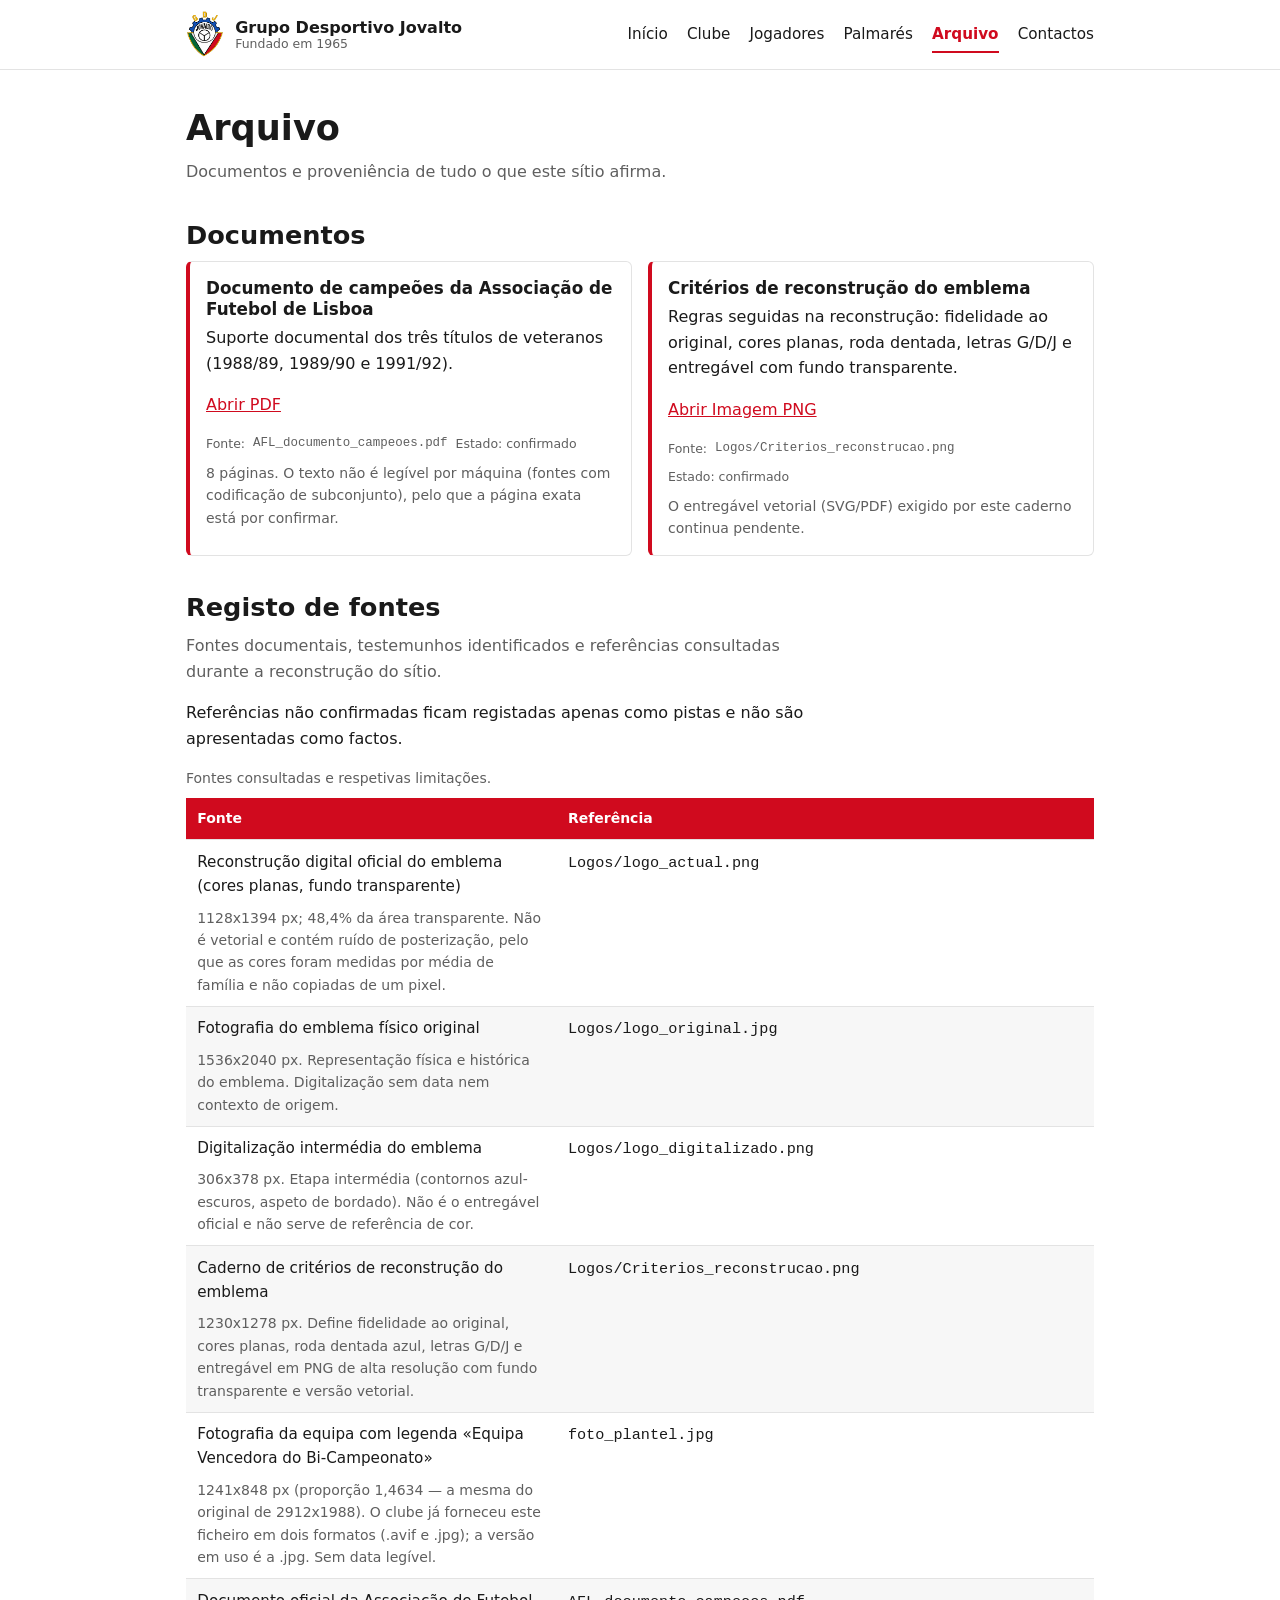
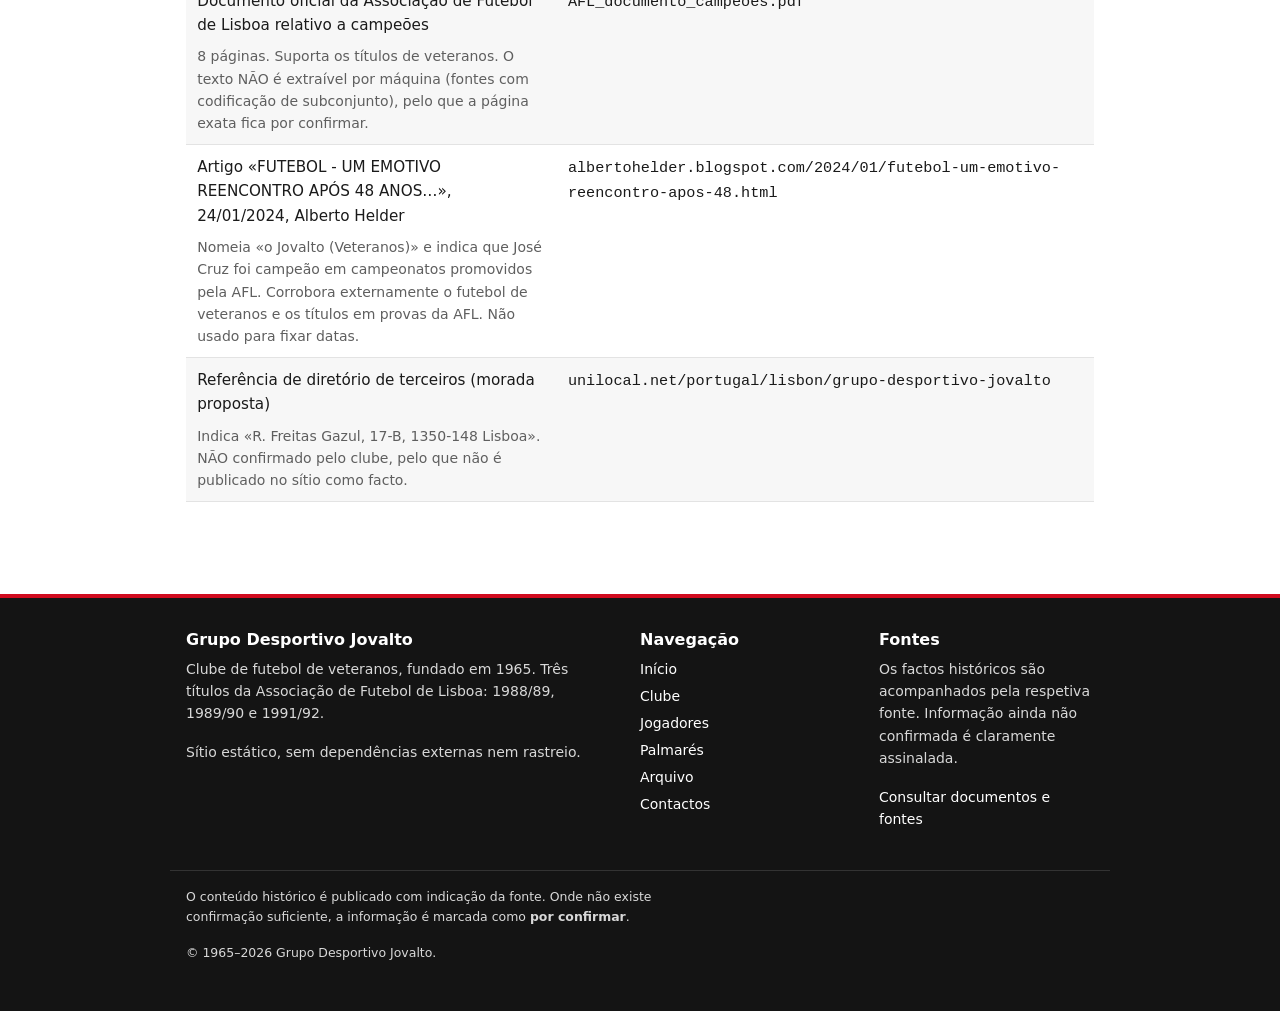
==== website/arquivo/index.html @ 492f444e "Publicar website do Grupo Desportivo Jovalto" ====
<!DOCTYPE html>
<html lang="pt-PT">
<head>
<meta charset="utf-8">
<meta name="viewport" content="width=device-width, initial-scale=1">
<title>Arquivo e fontes — Grupo Desportivo Jovalto</title>
<meta name="description" content="Documentos e proveniência do sítio do Grupo Desportivo Jovalto: documento de campeões da AFL, critérios de reconstrução do emblema e registo de fontes.">
<meta name="robots" content="index, follow, max-image-preview:large">
<link rel="canonical" href="https://gdjovalto.github.io/arquivo/">
<meta property="og:type" content="website">
<meta property="og:locale" content="pt_PT">
<meta property="og:site_name" content="Grupo Desportivo Jovalto">
<meta property="og:title" content="Arquivo e fontes — Grupo Desportivo Jovalto">
<meta property="og:description" content="Documentos históricos e fontes do Grupo Desportivo Jovalto.">
<meta property="og:url" content="https://gdjovalto.github.io/arquivo/">
<meta property="og:image" content="https://gdjovalto.github.io/assets/img/emblema-oficial.png">
<link rel="icon" type="image/png" href="../assets/img/favicon.png">
<link rel="stylesheet" href="../assets/css/main.css">
</head>
<body data-raiz="../">
<a class="skip-link" href="#conteudo">Saltar para o conteúdo</a>

<header class="site-header">
  <div class="site-header__inner">
    <a class="brand" href="../index.html">
      <img src="../assets/img/emblema-oficial.png" width="1128" height="1394" alt="">
      <span class="brand__text">
        <strong>Grupo Desportivo Jovalto</strong>
        <small>Fundado em 1965</small>
      </span>
    </a>
    <button class="nav-toggle" type="button" aria-expanded="false" aria-controls="menu-principal">Menu</button>
    <nav id="menu-principal" class="nav" aria-label="Navegação principal">
      <ul>
        <li><a href="../index.html">Início</a></li>
        <li><a href="../clube/index.html">Clube</a></li>
        <li><a href="../jogadores/index.html">Jogadores</a></li>
        <li><a href="../palmares/index.html">Palmarés</a></li>
        <li><a href="../arquivo/index.html" aria-current="page">Arquivo</a></li>
        <li><a href="../contactos/index.html">Contactos</a></li>
      </ul>
    </nav>
  </div>
</header>

<main id="conteudo">

  <section class="section">
    <div class="wrap">
      <h1>Arquivo</h1>
      <p class="section__intro">Documentos e proveniência de tudo o que este sítio afirma.</p>

      <h2>Documentos</h2>
      <div class="grid grid--2" id="lista-documentos"></div>

      <h2>Registo de fontes</h2>
      <p class="section__intro">Fontes documentais, testemunhos identificados e referências consultadas durante a reconstrução do sítio.</p>
      <p>Referências não confirmadas ficam registadas apenas como pistas e não são apresentadas como factos.</p>
      <div id="tabela-fontes"></div>
    </div>
  </section>

</main>

<!-- ==========================================================================
     Rodapé comum das páginas interiores do sítio do GD Jovalto.

     ../ é substituído pelo prefixo relativo à raiz:
       - páginas na raiz  -> ""
       - páginas em subpasta -> "../"

     Este ficheiro é usado por tools/apply-footer.ps1. Não é servido ao
     navegador: serve apenas para manter o rodapé das páginas sincronizado.
     A página inicial (index.html) tem o rodapé já escrito no próprio ficheiro.
     ========================================================================== -->
<footer class="site-footer">
  <div class="wrap site-footer__grid">
    <div>
      <h2>Grupo Desportivo Jovalto</h2>
      <p>Clube de futebol de veteranos, fundado em 1965. Três títulos da Associação de Futebol de Lisboa: 1988/89, 1989/90 e 1991/92.</p>
      <p>Sítio estático, sem dependências externas nem rastreio.</p>
    </div>
    <div>
      <h2>Navegação</h2>
      <ul>
        <li><a href="../index.html">Início</a></li>
        <li><a href="../clube/index.html">Clube</a></li>
        <li><a href="../jogadores/index.html">Jogadores</a></li>
        <li><a href="../palmares/index.html">Palmarés</a></li>
        <li><a href="../arquivo/index.html">Arquivo</a></li>
        <li><a href="../contactos/index.html">Contactos</a></li>
      </ul>
    </div>
    <div>
      <h2>Fontes</h2>
      <p>Os factos históricos são acompanhados pela respetiva fonte. Informação ainda não confirmada é claramente assinalada.</p>
      <p><a href="../arquivo/index.html">Consultar documentos e fontes</a></p>
    </div>
  </div>
  <div class="wrap site-footer__nota">
    <p>O conteúdo histórico é publicado com indicação da fonte. Onde não existe confirmação suficiente, a informação é marcada como <strong>por confirmar</strong>.</p>
    <p>© 1965–<span id="ano-atual">2026</span> Grupo Desportivo Jovalto.</p>
  </div>
</footer>

<script src="../data/clube.js"></script>
<script src="../data/jogadores.js"></script>
<script src="../data/sources.js"></script>
<script src="../data/honours.js"></script>
<script src="../data/timeline.js"></script>
<script src="../data/people.js"></script>
<script src="../data/gallery.js"></script>
<script src="../data/documents.js"></script>
<script src="../assets/js/main.js"></script>
</body>
</html>
---- website/assets/css/main.css ----
/* ==========================================================================
   GD Jovalto — folha de estilos única

   CORES DO CLUBE: VERMELHO E BRANCO.
   O emblema histórico tem também azul, verde e amarelo, mas essas são cores
   DO EMBLEMA — não são usadas como cores do sítio.

   Sem dependências externas, sem CDN, sem chamadas de rede.
   ========================================================================== */

:root{
  /* Cores do clube */
  --jv-vermelho:#D00A1E;
  --jv-vermelho-escuro:#A50715;
  --jv-branco:#FFFFFF;

  /* Neutros */
  --jv-texto:#1A1A1A;
  --jv-texto-suave:#5F5F5F;
  --jv-linha:#E3E3E3;
  --jv-fundo:#FFFFFF;
  --jv-fundo-alt:#F7F7F7;
  --jv-escuro:#141414;

  /* Tipografia */
  --jv-fonte-base:"Segoe UI",system-ui,-apple-system,Arial,sans-serif;
  --jv-fonte-mono:Consolas,"Courier New",monospace;
  --jv-t1:clamp(1.6rem,1.2rem + 1.6vw,2.2rem);
  --jv-t2:clamp(1.25rem,1.1rem + .8vw,1.6rem);
  --jv-peq:.875rem;
  --jv-mini:.78rem;

  /* Medidas */
  --jv-largura:940px;
  --jv-raio:6px;
}

/* --- Base ---------------------------------------------------------------- */

*,*::before,*::after{box-sizing:border-box}
html{-webkit-text-size-adjust:100%}
body{
  margin:0;
  font-family:var(--jv-fonte-base);
  font-size:1rem;
  line-height:1.6;
  color:var(--jv-texto);
  background:var(--jv-fundo);
}
img{max-width:100%;height:auto;display:block}
h1,h2,h3{line-height:1.25;margin:0 0 .6rem}
h1{font-size:var(--jv-t1)}
h2{font-size:var(--jv-t2);margin-top:2.2rem}
h2:first-child{margin-top:0}
h3{font-size:1.05rem}
p,ul,ol,table{margin:0 0 1rem}
p,li{max-width:65ch}
a{color:var(--jv-vermelho)}
a:hover{color:var(--jv-vermelho-escuro)}
:focus-visible{outline:3px solid var(--jv-texto);outline-offset:2px}
.site-header :focus-visible,.site-footer :focus-visible{outline-color:var(--jv-branco)}

.wrap{max-width:var(--jv-largura);margin:0 auto;padding:0 1rem}
.skip-link{position:absolute;left:-9999px;top:0}
.skip-link:focus{left:0;background:var(--jv-vermelho);color:var(--jv-branco);padding:.6rem 1rem;z-index:10}
.visually-hidden{position:absolute;width:1px;height:1px;overflow:hidden;clip-path:inset(50%)}

/* --- Cabeçalho ----------------------------------------------------------- */

.site-header{background:var(--jv-branco);border-bottom:1px solid var(--jv-linha)}
.site-header__inner{
  max-width:var(--jv-largura);margin:0 auto;padding:.7rem 1rem;
  display:flex;align-items:center;justify-content:space-between;gap:1rem;flex-wrap:wrap;
}
.brand{display:flex;align-items:center;gap:.7rem;text-decoration:none;color:var(--jv-texto)}
.brand img{width:38px}
.brand__text{display:flex;flex-direction:column;line-height:1.2}
.brand__text strong{font-size:1rem}
.brand__text small{font-size:var(--jv-mini);color:var(--jv-texto-suave)}

.nav-toggle{
  background:none;border:1px solid var(--jv-linha);border-radius:var(--jv-raio);
  padding:.4rem .7rem;font:inherit;font-size:var(--jv-peq);color:var(--jv-texto);cursor:pointer;
}
.nav{display:none;width:100%}
.nav.is-open{display:block}
.nav ul{list-style:none;margin:0;padding:0}
.nav a{
  display:block;padding:.55rem 0;text-decoration:none;color:var(--jv-texto);
  border-bottom:1px solid var(--jv-linha);font-size:.95rem;
}
.nav a[aria-current="page"]{color:var(--jv-vermelho);font-weight:600}

/* --- Faixa de abertura --------------------------------------------------- */

.hero{background:var(--jv-vermelho);color:var(--jv-branco);padding:2.2rem 0}
.hero__inner{
  max-width:var(--jv-largura);margin:0 auto;padding:0 1rem;
  display:flex;align-items:center;justify-content:space-between;gap:1.5rem;flex-wrap:wrap;
}
.hero h1{color:var(--jv-branco)}
.hero__lema{color:var(--jv-branco);margin:0;max-width:46ch}
.hero__meta{font-family:var(--jv-fonte-mono);font-size:var(--jv-peq);color:var(--jv-branco);margin:.6rem 0 0}
/* Emblema em disco branco, como na camisola.
   O emblema é retrato (1128x1394 = 0,809). Para caber inteiro dentro do
   círculo, o retângulo tem de respeitar sqrt((w/2)²+(h/2)²) <= D/2; com
   altura a 76% da largura do círculo, w=0,615·D e o canto fica a 0,489·D —
   dentro do raio, logo sem corte. */
.emblema-redondo{
  flex:0 0 auto;
  width:clamp(118px,20vw,176px);
  height:clamp(118px,20vw,176px);
  background:var(--jv-branco);
  border-radius:50%;
  display:grid;
  place-items:center;
  overflow:hidden;
}
.emblema-redondo img{width:auto;height:auto;max-width:76%;max-height:76%}

/* --- Botões -------------------------------------------------------------- */

.btn{
  display:inline-block;padding:.55rem 1.1rem;border-radius:var(--jv-raio);
  text-decoration:none;font-weight:600;font-size:.9rem;border:2px solid transparent;
}
.btn--branco{background:var(--jv-branco);color:var(--jv-vermelho)}
.btn--branco:hover{background:#F0F0F0;color:var(--jv-vermelho-escuro)}
.btn--contorno{border-color:var(--jv-branco);color:var(--jv-branco)}
.btn--contorno:hover{background:var(--jv-branco);color:var(--jv-vermelho)}
.btn--vermelho{background:var(--jv-vermelho);color:var(--jv-branco)}
.btn--vermelho:hover{background:var(--jv-vermelho-escuro);color:var(--jv-branco)}
.btn-lista{display:flex;gap:.6rem;flex-wrap:wrap;margin-top:1rem}

/* --- Secções ------------------------------------------------------------- */

.section{padding:2.2rem 0}
.section--alt{background:var(--jv-fundo-alt);border-top:1px solid var(--jv-linha);border-bottom:1px solid var(--jv-linha)}
.section__intro{color:var(--jv-texto-suave)}
.grid{display:grid;gap:1rem}

/* --- Rodapé -------------------------------------------------------------- */

.site-footer{
  background:var(--jv-escuro);color:#D8D8D8;border-top:4px solid var(--jv-vermelho);
  margin-top:2.5rem;padding:2rem 0;font-size:var(--jv-peq);
}
.site-footer h2{color:var(--jv-branco);font-size:1rem;margin-bottom:.5rem;margin-top:0}
.site-footer a{color:var(--jv-branco);text-decoration:none}
.site-footer a:hover{text-decoration:underline;color:var(--jv-branco)}
.site-footer ul{list-style:none;margin:0;padding:0}
.site-footer li{margin-bottom:.3rem}
.site-footer__grid{display:grid;gap:1.5rem}
.site-footer__nota{border-top:1px solid #333;margin-top:1.5rem;padding-top:1rem;font-size:var(--jv-mini)}
.legenda-ev li{display:flex;gap:.5rem;align-items:baseline}

/* --- Avisos -------------------------------------------------------------- */

.nota{
  background:var(--jv-fundo-alt);border-left:4px solid var(--jv-vermelho);
  border-radius:0 var(--jv-raio) var(--jv-raio) 0;
  padding:.8rem 1rem;font-size:.92rem;
}
.nota p:last-child{margin-bottom:0}
.nota + .nota{margin-top:.8rem}

/* --- Cronologia ---------------------------------------------------------- */

.cronologia{list-style:none;margin:0;padding:0}
.cronologia li{padding:0 0 1.2rem 1rem;border-left:2px solid var(--jv-linha)}
.cronologia li:last-child{padding-bottom:0;border-left-color:transparent}
.cronologia h3{margin:.1rem 0 .2rem}
.cronologia__ano{font-family:var(--jv-fonte-mono);font-weight:700;color:var(--jv-vermelho)}

/* --- Fotografia ---------------------------------------------------------- */

.galeria{display:grid;gap:1rem}
.galeria figure{margin:0;border:1px solid var(--jv-linha);border-radius:var(--jv-raio);overflow:hidden}
.galeria img{width:100%}
.galeria figcaption{padding:.8rem;font-size:var(--jv-peq);color:var(--jv-texto-suave)}
.galeria figcaption strong{display:block;color:var(--jv-texto);font-size:1rem}
.foto-identificacao{display:grid;grid-template-columns:repeat(2,minmax(0,1fr));gap:1rem 2rem;margin-top:1rem;color:var(--jv-texto)}
.foto-identificacao h3{font-size:.95rem;margin:0 0 .35rem}
.foto-identificacao ol{margin:0;padding-left:1.5rem}
.foto-identificacao li{margin:.2rem 0}
.foto-identificacao__fonte{margin:.75rem 0 0;font-style:italic}
@media (max-width:640px){.foto-identificacao{grid-template-columns:1fr}}

/* --- Cartões (documentos e pessoas) -------------------------------------- */

.cartao{border:1px solid var(--jv-linha);border-radius:var(--jv-raio);padding:1rem}
.cartao h3{margin-bottom:.3rem}
.cartao p:last-child{margin-bottom:0}
.cartao--ident{border-left:4px solid var(--jv-vermelho)}
.origem{font-size:var(--jv-peq);color:var(--jv-texto-suave);margin:.5rem 0 0}

/* --- Emblema ------------------------------------------------------------- */

.emblema-grid{display:grid;gap:1rem}
.emblema-item{border:1px solid var(--jv-linha);border-radius:var(--jv-raio);padding:1rem}
.emblema-item img{margin:0 auto .6rem;max-height:220px;width:auto}
.emblema-item p{font-size:var(--jv-peq);max-width:none}

/* --- Tabelas ------------------------------------------------------------- */

.tabela{width:100%;border-collapse:collapse;font-size:.95rem}
.tabela caption{text-align:left;color:var(--jv-texto-suave);font-size:var(--jv-peq);padding-bottom:.5rem}
.tabela th,.tabela td{text-align:left;padding:.6rem .7rem;border-bottom:1px solid var(--jv-linha);vertical-align:top}
.tabela thead th{background:var(--jv-vermelho);color:var(--jv-branco);font-size:var(--jv-peq)}
.tabela tbody tr:nth-child(even){background:var(--jv-fundo-alt)}
.tabela__epoca{font-family:var(--jv-fonte-mono);font-weight:700;white-space:nowrap;color:var(--jv-vermelho)}
.rolagem{overflow-x:auto}

/* --- Etiquetas de evidência e proveniência ------------------------------- */

.etiqueta{
  display:inline-block;border:1px solid var(--jv-linha);background:var(--jv-fundo-alt);
  border-radius:999px;padding:1px 8px;font-size:.72rem;font-weight:700;
  text-transform:uppercase;letter-spacing:.03em;color:var(--jv-texto-suave);white-space:nowrap;
}
.etiqueta--a{border-color:var(--jv-vermelho);color:var(--jv-vermelho)}
.meta{
  display:flex;flex-wrap:wrap;gap:.5rem;align-items:center;
  font-size:var(--jv-mini);color:var(--jv-texto-suave);margin:.4rem 0 0;
}
.meta code{font-family:var(--jv-fonte-mono)}

/* --- Responsivo ---------------------------------------------------------- */

@media (min-width:760px){
  .nav-toggle{display:none}
  .nav{display:block;width:auto}
  .nav ul{display:flex;gap:1.2rem}
  .nav a{border:0;border-bottom:2px solid transparent;padding:.3rem 0}
  .nav a[aria-current="page"]{border-bottom-color:var(--jv-vermelho)}
  .grid--2{grid-template-columns:repeat(2,1fr)}
  .grid--3{grid-template-columns:repeat(3,1fr)}
  .emblema-grid{grid-template-columns:repeat(3,1fr)}
  .site-footer__grid{grid-template-columns:2fr 1fr 1fr}
}
@media (prefers-reduced-motion:reduce){
  *{transition:none!important;animation:none!important}
}
@media print{
  .site-header,.site-footer,.nav-toggle,.hero{background:#fff!important;color:#000!important}
  .nav{display:none}
  a::after{content:" (" attr(href) ")";font-size:.75em}
}

/* --- Lista de jogadores -------------------------------------------------- */

.filtro{display:flex;gap:.5rem;align-items:center;flex-wrap:wrap;margin-bottom:1rem}
.filtro label{font-size:var(--jv-peq);color:var(--jv-texto-suave)}
.filtro input{
  font:inherit;font-size:var(--jv-peq);padding:.4rem .6rem;
  border:1px solid var(--jv-linha);border-radius:var(--jv-raio);min-width:220px;max-width:100%;
}
.jogadores{list-style:none;margin:0;padding:0}
.jogadores li{padding:.4rem 0;border-bottom:1px solid var(--jv-linha);break-inside:avoid}
.jogadores li span{display:block}
.aviso-nome{font-size:var(--jv-mini);color:var(--jv-texto-suave);margin-top:.15rem;max-width:52ch}

@media (min-width:760px){
  .jogadores{columns:2;column-gap:2.5rem}
}
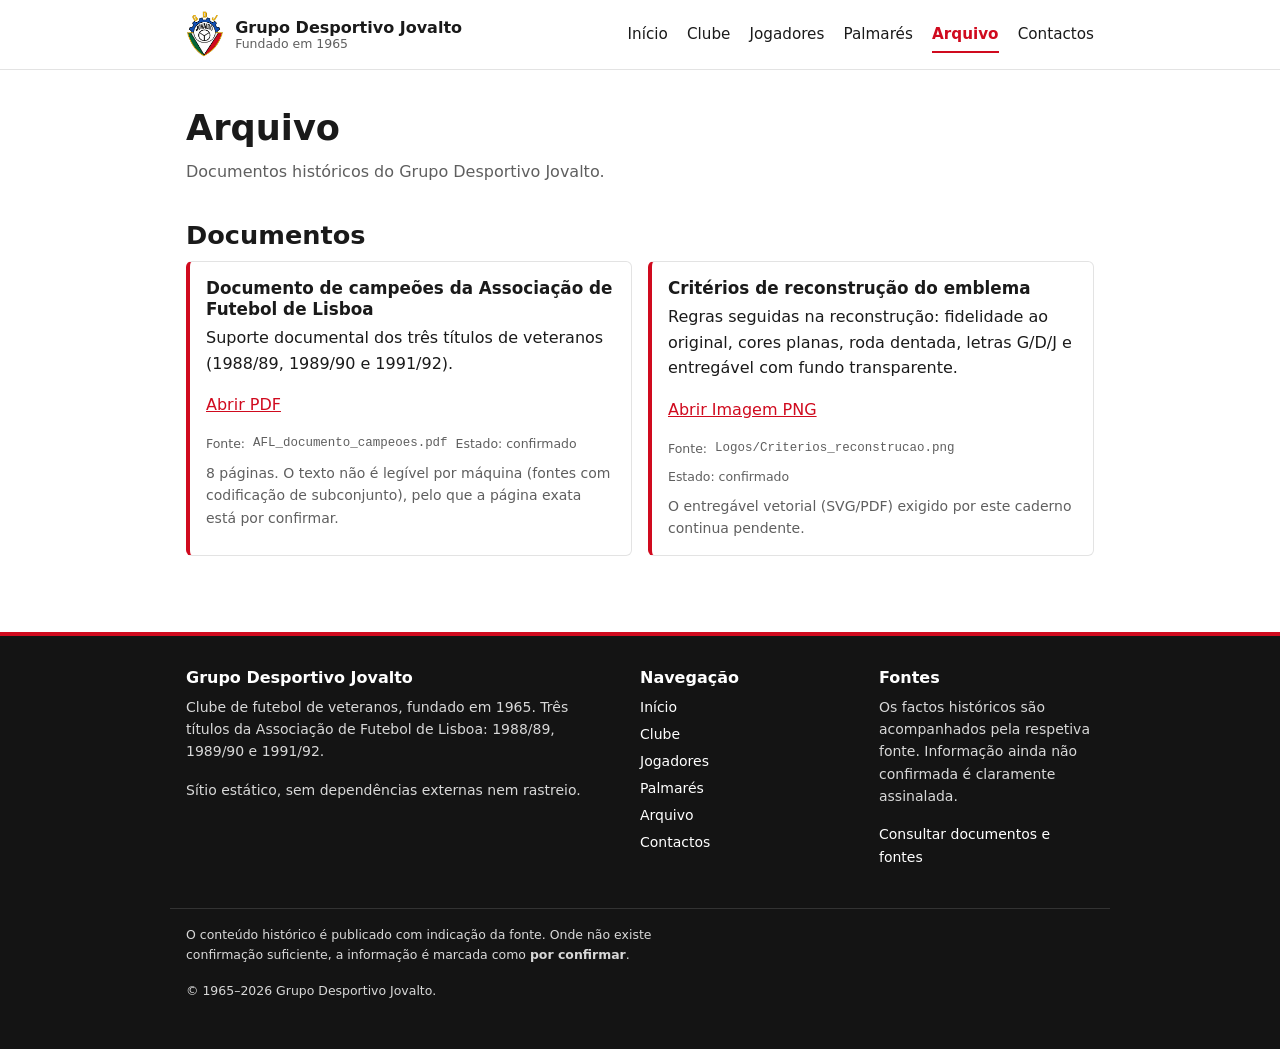
==== commit 1dce0c86: "Update visitor content and family records" ====
--- a/website/arquivo/index.html
+++ b/website/arquivo/index.html
@@ -3,15 +3,15 @@
 <head>
 <meta charset="utf-8">
 <meta name="viewport" content="width=device-width, initial-scale=1">
-<title>Arquivo e fontes — Grupo Desportivo Jovalto</title>
-<meta name="description" content="Documentos e proveniência do sítio do Grupo Desportivo Jovalto: documento de campeões da AFL, critérios de reconstrução do emblema e registo de fontes.">
+<title>Arquivo — Grupo Desportivo Jovalto</title>
+<meta name="description" content="Documentos históricos do Grupo Desportivo Jovalto: documento de campeões da AFL e critérios de reconstrução do emblema.">
 <meta name="robots" content="index, follow, max-image-preview:large">
 <link rel="canonical" href="https://gdjovalto.github.io/arquivo/">
 <meta property="og:type" content="website">
 <meta property="og:locale" content="pt_PT">
 <meta property="og:site_name" content="Grupo Desportivo Jovalto">
-<meta property="og:title" content="Arquivo e fontes — Grupo Desportivo Jovalto">
-<meta property="og:description" content="Documentos históricos e fontes do Grupo Desportivo Jovalto.">
+<meta property="og:title" content="Arquivo — Grupo Desportivo Jovalto">
+<meta property="og:description" content="Documentos históricos do Grupo Desportivo Jovalto.">
 <meta property="og:url" content="https://gdjovalto.github.io/arquivo/">
 <meta property="og:image" content="https://gdjovalto.github.io/assets/img/emblema-oficial.png">
 <link rel="icon" type="image/png" href="../assets/img/favicon.png">
@@ -48,15 +48,11 @@
   <section class="section">
     <div class="wrap">
       <h1>Arquivo</h1>
-      <p class="section__intro">Documentos e proveniência de tudo o que este sítio afirma.</p>
+      <p class="section__intro">Documentos históricos do Grupo Desportivo Jovalto.</p>
 
       <h2>Documentos</h2>
       <div class="grid grid--2" id="lista-documentos"></div>
 
-      <h2>Registo de fontes</h2>
-      <p class="section__intro">Fontes documentais, testemunhos identificados e referências consultadas durante a reconstrução do sítio.</p>
-      <p>Referências não confirmadas ficam registadas apenas como pistas e não são apresentadas como factos.</p>
-      <div id="tabela-fontes"></div>
     </div>
   </section>
 
--- a/website/assets/css/main.css
+++ b/website/assets/css/main.css
@@ -258,7 +258,7 @@
 .jogadores{list-style:none;margin:0;padding:0}
 .jogadores li{padding:.4rem 0;border-bottom:1px solid var(--jv-linha);break-inside:avoid}
 .jogadores li span{display:block}
-.aviso-nome{font-size:var(--jv-mini);color:var(--jv-texto-suave);margin-top:.15rem;max-width:52ch}
+.aviso-nome{display:block;font-size:var(--jv-mini);color:var(--jv-texto-suave);margin-top:.15rem;max-width:52ch}
 
 @media (min-width:760px){
   .jogadores{columns:2;column-gap:2.5rem}
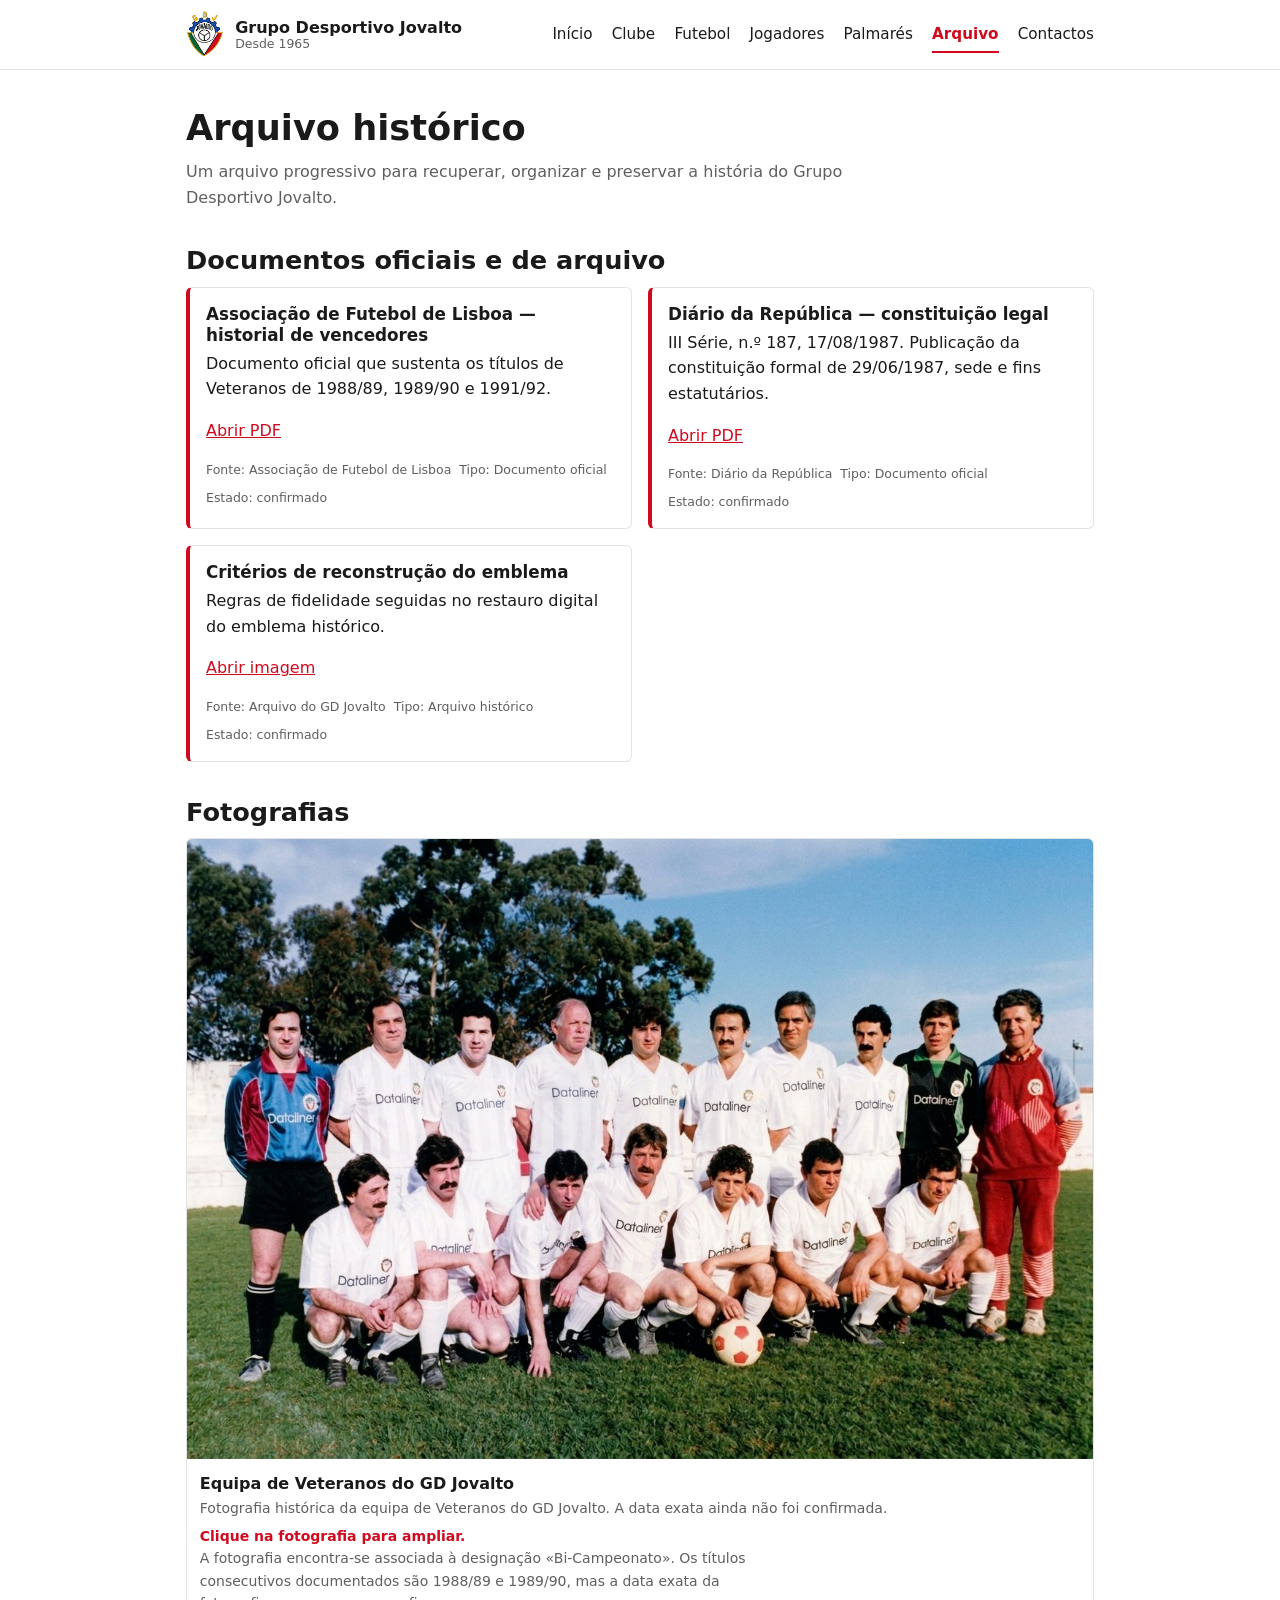
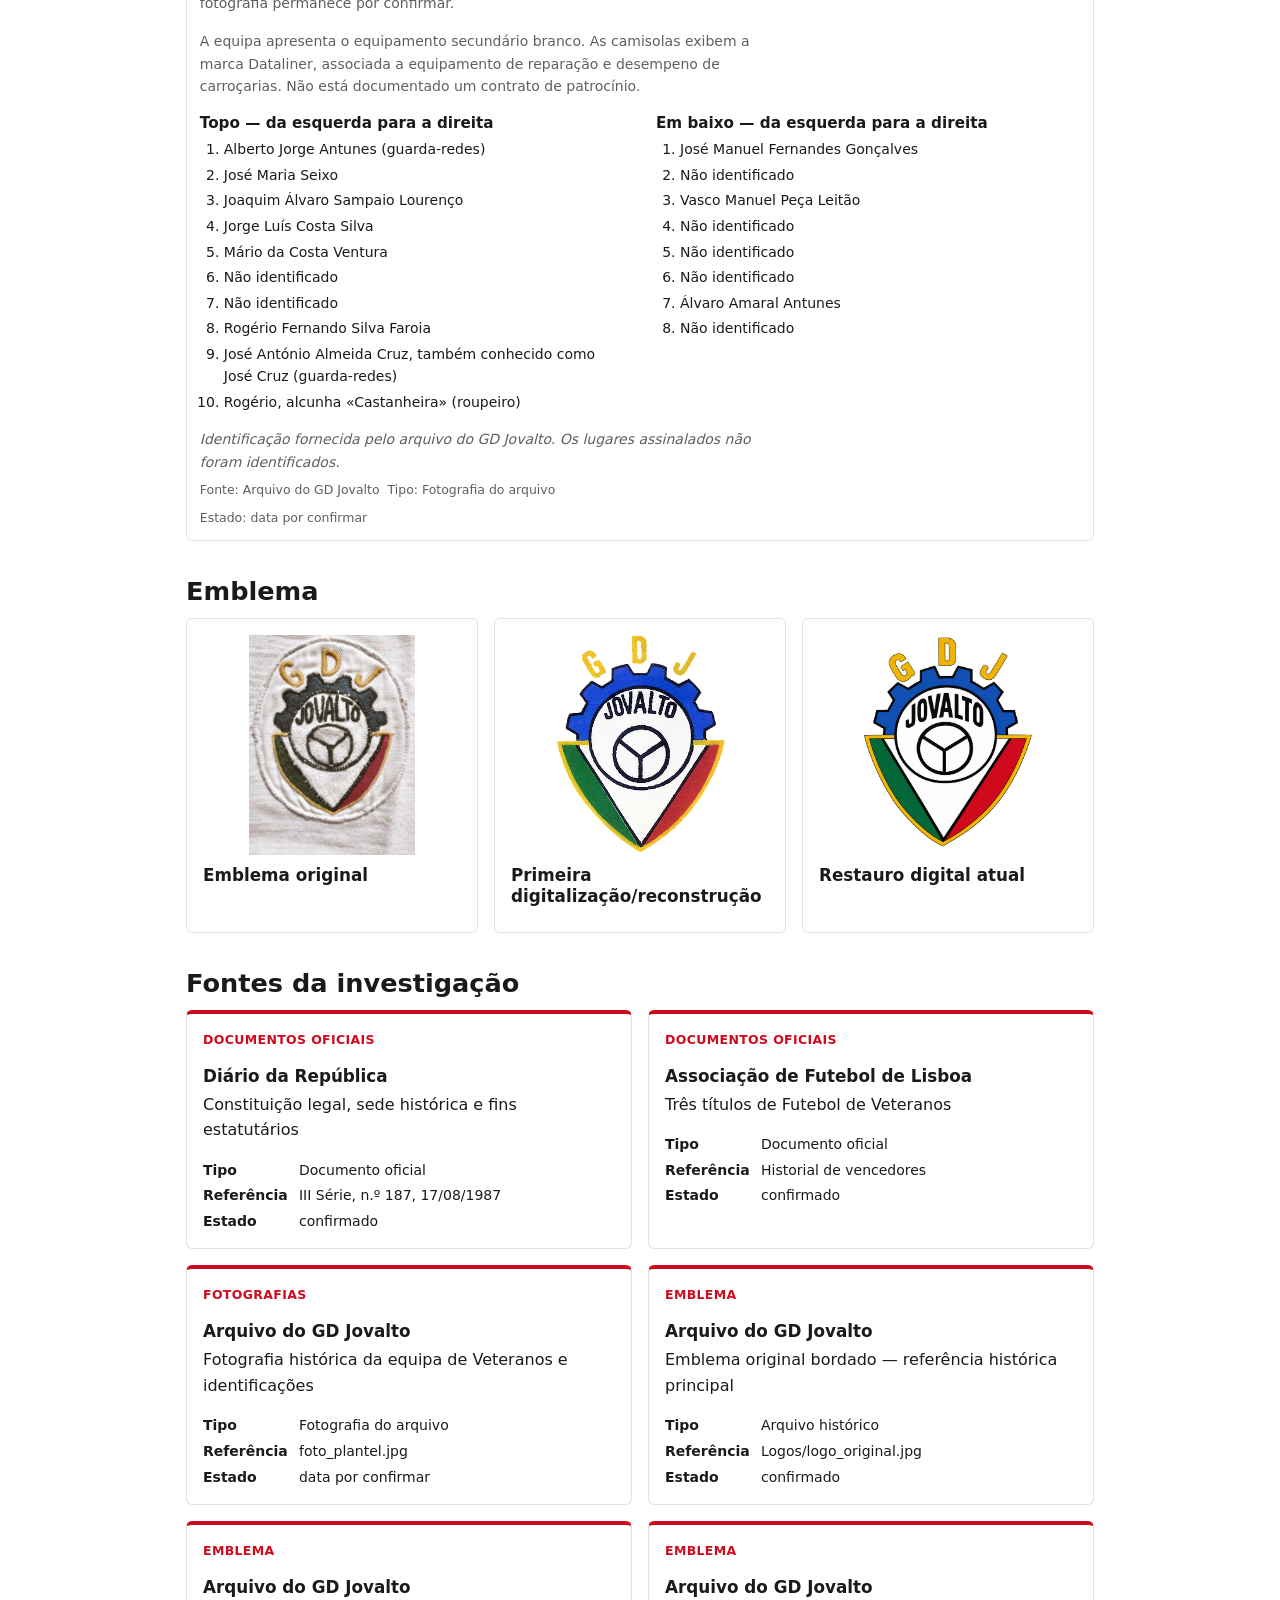
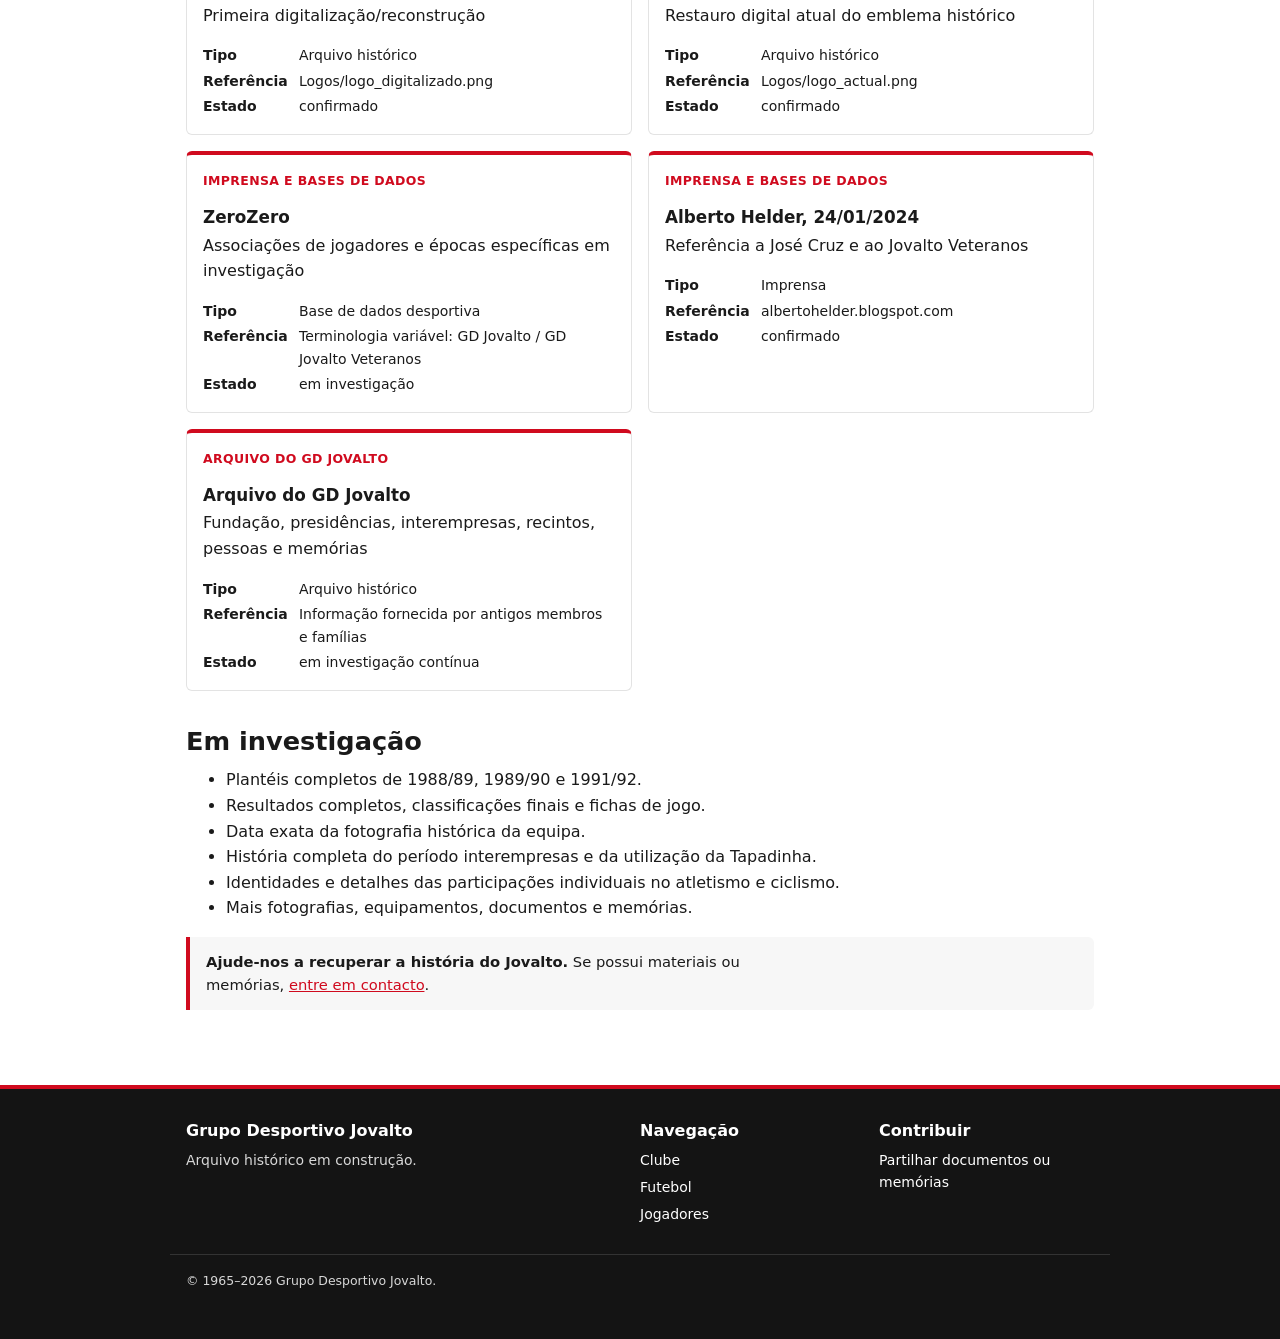
==== commit e77aa30c: "Restructure historical archive and football records" ====
--- a/website/arquivo/index.html
+++ b/website/arquivo/index.html
@@ -1,113 +1,4 @@
-<!DOCTYPE html>
-<html lang="pt-PT">
-<head>
-<meta charset="utf-8">
-<meta name="viewport" content="width=device-width, initial-scale=1">
-<title>Arquivo — Grupo Desportivo Jovalto</title>
-<meta name="description" content="Documentos históricos do Grupo Desportivo Jovalto: documento de campeões da AFL e critérios de reconstrução do emblema.">
-<meta name="robots" content="index, follow, max-image-preview:large">
-<link rel="canonical" href="https://gdjovalto.github.io/arquivo/">
-<meta property="og:type" content="website">
-<meta property="og:locale" content="pt_PT">
-<meta property="og:site_name" content="Grupo Desportivo Jovalto">
-<meta property="og:title" content="Arquivo — Grupo Desportivo Jovalto">
-<meta property="og:description" content="Documentos históricos do Grupo Desportivo Jovalto.">
-<meta property="og:url" content="https://gdjovalto.github.io/arquivo/">
-<meta property="og:image" content="https://gdjovalto.github.io/assets/img/emblema-oficial.png">
-<link rel="icon" type="image/png" href="../assets/img/favicon.png">
-<link rel="stylesheet" href="../assets/css/main.css">
-</head>
-<body data-raiz="../">
-<a class="skip-link" href="#conteudo">Saltar para o conteúdo</a>
-
-<header class="site-header">
-  <div class="site-header__inner">
-    <a class="brand" href="../index.html">
-      <img src="../assets/img/emblema-oficial.png" width="1128" height="1394" alt="">
-      <span class="brand__text">
-        <strong>Grupo Desportivo Jovalto</strong>
-        <small>Fundado em 1965</small>
-      </span>
-    </a>
-    <button class="nav-toggle" type="button" aria-expanded="false" aria-controls="menu-principal">Menu</button>
-    <nav id="menu-principal" class="nav" aria-label="Navegação principal">
-      <ul>
-        <li><a href="../index.html">Início</a></li>
-        <li><a href="../clube/index.html">Clube</a></li>
-        <li><a href="../jogadores/index.html">Jogadores</a></li>
-        <li><a href="../palmares/index.html">Palmarés</a></li>
-        <li><a href="../arquivo/index.html" aria-current="page">Arquivo</a></li>
-        <li><a href="../contactos/index.html">Contactos</a></li>
-      </ul>
-    </nav>
-  </div>
-</header>
-
-<main id="conteudo">
-
-  <section class="section">
-    <div class="wrap">
-      <h1>Arquivo</h1>
-      <p class="section__intro">Documentos históricos do Grupo Desportivo Jovalto.</p>
-
-      <h2>Documentos</h2>
-      <div class="grid grid--2" id="lista-documentos"></div>
-
-    </div>
-  </section>
-
-</main>
-
-<!-- ==========================================================================
-     Rodapé comum das páginas interiores do sítio do GD Jovalto.
-
-     ../ é substituído pelo prefixo relativo à raiz:
-       - páginas na raiz  -> ""
-       - páginas em subpasta -> "../"
-
-     Este ficheiro é usado por tools/apply-footer.ps1. Não é servido ao
-     navegador: serve apenas para manter o rodapé das páginas sincronizado.
-     A página inicial (index.html) tem o rodapé já escrito no próprio ficheiro.
-     ========================================================================== -->
-<footer class="site-footer">
-  <div class="wrap site-footer__grid">
-    <div>
-      <h2>Grupo Desportivo Jovalto</h2>
-      <p>Clube de futebol de veteranos, fundado em 1965. Três títulos da Associação de Futebol de Lisboa: 1988/89, 1989/90 e 1991/92.</p>
-      <p>Sítio estático, sem dependências externas nem rastreio.</p>
-    </div>
-    <div>
-      <h2>Navegação</h2>
-      <ul>
-        <li><a href="../index.html">Início</a></li>
-        <li><a href="../clube/index.html">Clube</a></li>
-        <li><a href="../jogadores/index.html">Jogadores</a></li>
-        <li><a href="../palmares/index.html">Palmarés</a></li>
-        <li><a href="../arquivo/index.html">Arquivo</a></li>
-        <li><a href="../contactos/index.html">Contactos</a></li>
-      </ul>
-    </div>
-    <div>
-      <h2>Fontes</h2>
-      <p>Os factos históricos são acompanhados pela respetiva fonte. Informação ainda não confirmada é claramente assinalada.</p>
-      <p><a href="../arquivo/index.html">Consultar documentos e fontes</a></p>
-    </div>
-  </div>
-  <div class="wrap site-footer__nota">
-    <p>O conteúdo histórico é publicado com indicação da fonte. Onde não existe confirmação suficiente, a informação é marcada como <strong>por confirmar</strong>.</p>
-    <p>© 1965–<span id="ano-atual">2026</span> Grupo Desportivo Jovalto.</p>
-  </div>
-</footer>
-
-<script src="../data/clube.js"></script>
-<script src="../data/jogadores.js"></script>
-<script src="../data/sources.js"></script>
-<script src="../data/honours.js"></script>
-<script src="../data/timeline.js"></script>
-<script src="../data/people.js"></script>
-<script src="../data/gallery.js"></script>
-<script src="../data/documents.js"></script>
-<script src="../assets/js/main.js"></script>
-</body>
-</html>
-
+<!DOCTYPE html><html lang="pt-PT"><head><meta charset="utf-8"><meta name="viewport" content="width=device-width, initial-scale=1"><title>Arquivo histórico — Grupo Desportivo Jovalto</title><meta name="description" content="Arquivo histórico do GD Jovalto: documentos oficiais, fotografias, emblema, imprensa, bases de dados e investigação em curso."><meta name="robots" content="index, follow"><link rel="canonical" href="https://gdjovalto.github.io/arquivo/"><meta property="og:type" content="website"><meta property="og:locale" content="pt_PT"><meta property="og:site_name" content="Grupo Desportivo Jovalto"><meta property="og:title" content="Arquivo histórico do GD Jovalto"><meta property="og:description" content="Documentos, fotografias, fontes e investigação histórica."><meta property="og:url" content="https://gdjovalto.github.io/arquivo/"><meta property="og:image" content="https://gdjovalto.github.io/assets/img/emblema-original.jpg"><link rel="icon" href="../assets/img/favicon.png"><link rel="stylesheet" href="../assets/css/main.css"></head><body data-raiz="../"><a class="skip-link" href="#conteudo">Saltar para o conteúdo</a>
+<header class="site-header"><div class="site-header__inner"><a class="brand" href="../index.html"><img src="../assets/img/emblema-oficial.png" width="1128" height="1394" alt=""><span class="brand__text"><strong>Grupo Desportivo Jovalto</strong><small>Desde 1965</small></span></a><button class="nav-toggle" type="button" aria-expanded="false" aria-controls="menu-principal">Menu</button><nav id="menu-principal" class="nav" aria-label="Navegação principal"><ul><li><a href="../index.html">Início</a></li><li><a href="../clube/index.html">Clube</a></li><li><a href="../futebol/index.html">Futebol</a></li><li><a href="../jogadores/index.html">Jogadores</a></li><li><a href="../palmares/index.html">Palmarés</a></li><li><a href="../arquivo/index.html" aria-current="page">Arquivo</a></li><li><a href="../contactos/index.html">Contactos</a></li></ul></nav></div></header>
+<main id="conteudo"><section class="section"><div class="wrap"><h1>Arquivo histórico</h1><p class="section__intro">Um arquivo progressivo para recuperar, organizar e preservar a história do Grupo Desportivo Jovalto.</p><h2>Documentos oficiais e de arquivo</h2><div class="grid grid--2" id="lista-documentos"></div><h2>Fotografias</h2><div class="galeria" id="lista-galeria"></div><h2>Emblema</h2><div class="emblema-grid"><article class="emblema-item"><img src="../assets/img/emblema-original.jpg" alt="Emblema original bordado"><h3>Emblema original</h3></article><article class="emblema-item"><img src="../assets/img/emblema-digitalizado.png" alt="Primeira digitalização"><h3>Primeira digitalização/reconstrução</h3></article><article class="emblema-item"><img src="../assets/img/emblema-oficial.png" alt="Restauro digital atual"><h3>Restauro digital atual</h3></article></div><h2>Fontes da investigação</h2><div class="grid grid--2" id="tabela-fontes"></div><h2>Em investigação</h2><ul><li>Plantéis completos de 1988/89, 1989/90 e 1991/92.</li><li>Resultados completos, classificações finais e fichas de jogo.</li><li>Data exata da fotografia histórica da equipa.</li><li>História completa do período interempresas e da utilização da Tapadinha.</li><li>Identidades e detalhes das participações individuais no atletismo e ciclismo.</li><li>Mais fotografias, equipamentos, documentos e memórias.</li></ul><div class="nota"><p><strong>Ajude-nos a recuperar a história do Jovalto.</strong> Se possui materiais ou memórias, <a href="../contactos/index.html">entre em contacto</a>.</p></div></div></section></main>
+<footer class="site-footer"><div class="wrap site-footer__grid"><div><h2>Grupo Desportivo Jovalto</h2><p>Arquivo histórico em construção.</p></div><div><h2>Navegação</h2><ul><li><a href="../clube/index.html">Clube</a></li><li><a href="../futebol/index.html">Futebol</a></li><li><a href="../jogadores/index.html">Jogadores</a></li></ul></div><div><h2>Contribuir</h2><p><a href="../contactos/index.html">Partilhar documentos ou memórias</a></p></div></div><div class="wrap site-footer__nota"><p>© 1965–<span id="ano-atual">2026</span> Grupo Desportivo Jovalto.</p></div></footer><script src="../data/documents.js"></script><script src="../data/gallery.js"></script><script src="../data/sources.js"></script><script src="../assets/js/main.js"></script></body></html>
--- a/website/assets/css/main.css
+++ b/website/assets/css/main.css
@@ -176,9 +176,18 @@
 
 .galeria{display:grid;gap:1rem}
 .galeria figure{margin:0;border:1px solid var(--jv-linha);border-radius:var(--jv-raio);overflow:hidden}
-.galeria img{width:100%}
+.galeria__ampliar{display:block;overflow:hidden;cursor:zoom-in}
+.galeria__ampliar:focus-visible{outline:3px solid var(--jv-vermelho);outline-offset:-3px}
+.galeria img{width:100%;transition:transform .2s ease}
+.galeria__ampliar:hover img{transform:scale(1.015)}
 .galeria figcaption{padding:.8rem;font-size:var(--jv-peq);color:var(--jv-texto-suave)}
 .galeria figcaption strong{display:block;color:var(--jv-texto);font-size:1rem}
+.galeria__instrucao{display:block;margin-top:.35rem;font-weight:700;color:var(--jv-vermelho)}
+.galeria__dialogo{width:min(96vw,1241px);max-width:none;padding:0;border:0;border-radius:var(--jv-raio);background:#111;overflow:visible}
+.galeria__dialogo::backdrop{background:rgba(0,0,0,.86);cursor:zoom-out}
+.galeria__dialogo img{display:block;width:100%;height:auto;max-height:90vh;object-fit:contain;transition:none}
+.galeria__fechar{position:absolute;z-index:1;top:.6rem;right:.6rem;padding:.55rem .8rem;border:2px solid #fff;border-radius:var(--jv-raio);background:#111;color:#fff;font:inherit;font-weight:700;cursor:pointer}
+.galeria__fechar:hover,.galeria__fechar:focus-visible{background:var(--jv-vermelho)}
 .foto-identificacao{display:grid;grid-template-columns:repeat(2,minmax(0,1fr));gap:1rem 2rem;margin-top:1rem;color:var(--jv-texto)}
 .foto-identificacao h3{font-size:.95rem;margin:0 0 .35rem}
 .foto-identificacao ol{margin:0;padding-left:1.5rem}
@@ -192,7 +201,11 @@
 .cartao h3{margin-bottom:.3rem}
 .cartao p:last-child{margin-bottom:0}
 .cartao--ident{border-left:4px solid var(--jv-vermelho)}
+.cartao--fonte{border-top:4px solid var(--jv-vermelho)}
 .origem{font-size:var(--jv-peq);color:var(--jv-texto-suave);margin:.5rem 0 0}
+.categoria,.estado{font-size:var(--jv-mini);font-weight:700;text-transform:uppercase;letter-spacing:.03em;color:var(--jv-vermelho)}
+.fonte-detalhes{display:grid;grid-template-columns:max-content 1fr;gap:.2rem .7rem;margin:0;font-size:var(--jv-peq)}
+.fonte-detalhes dt{font-weight:700}.fonte-detalhes dd{margin:0}
 
 /* --- Emblema ------------------------------------------------------------- */
 
@@ -255,12 +268,15 @@
   font:inherit;font-size:var(--jv-peq);padding:.4rem .6rem;
   border:1px solid var(--jv-linha);border-radius:var(--jv-raio);min-width:220px;max-width:100%;
 }
-.jogadores{list-style:none;margin:0;padding:0}
-.jogadores li{padding:.4rem 0;border-bottom:1px solid var(--jv-linha);break-inside:avoid}
-.jogadores li span{display:block}
+.jogadores{display:grid;gap:1rem}
+.jogador{border:1px solid var(--jv-linha);border-radius:var(--jv-raio);padding:1rem}
+.jogador h2{font-size:1.05rem;margin:0 0 .45rem}
+.jogador p{margin-bottom:.35rem}
+.jogador__epocas{margin:.3rem 0;padding-left:1.2rem}
+.jogador__epocas small{display:block;color:var(--jv-texto-suave)}
 .aviso-nome{display:block;font-size:var(--jv-mini);color:var(--jv-texto-suave);margin-top:.15rem;max-width:52ch}
 
 @media (min-width:760px){
-  .jogadores{columns:2;column-gap:2.5rem}
-}
-
+  .jogadores{grid-template-columns:repeat(2,minmax(0,1fr))}
+}
+
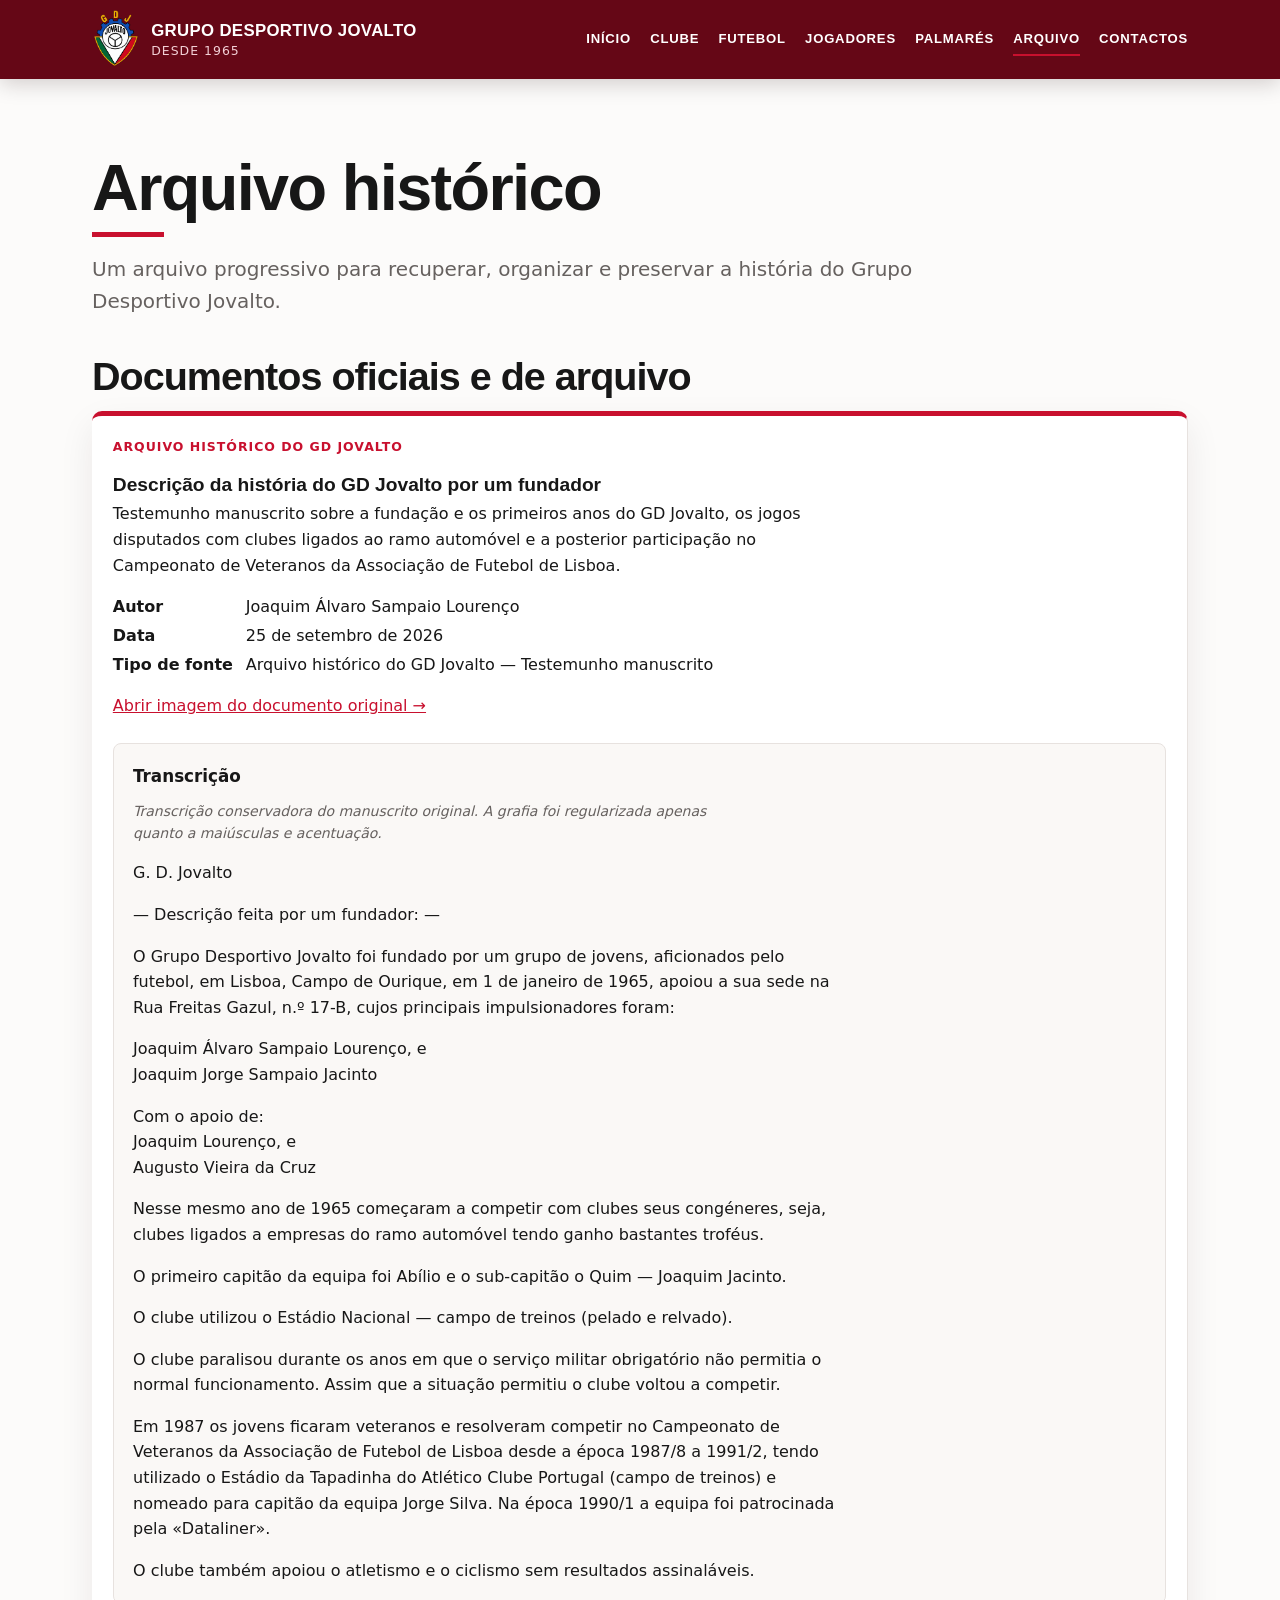
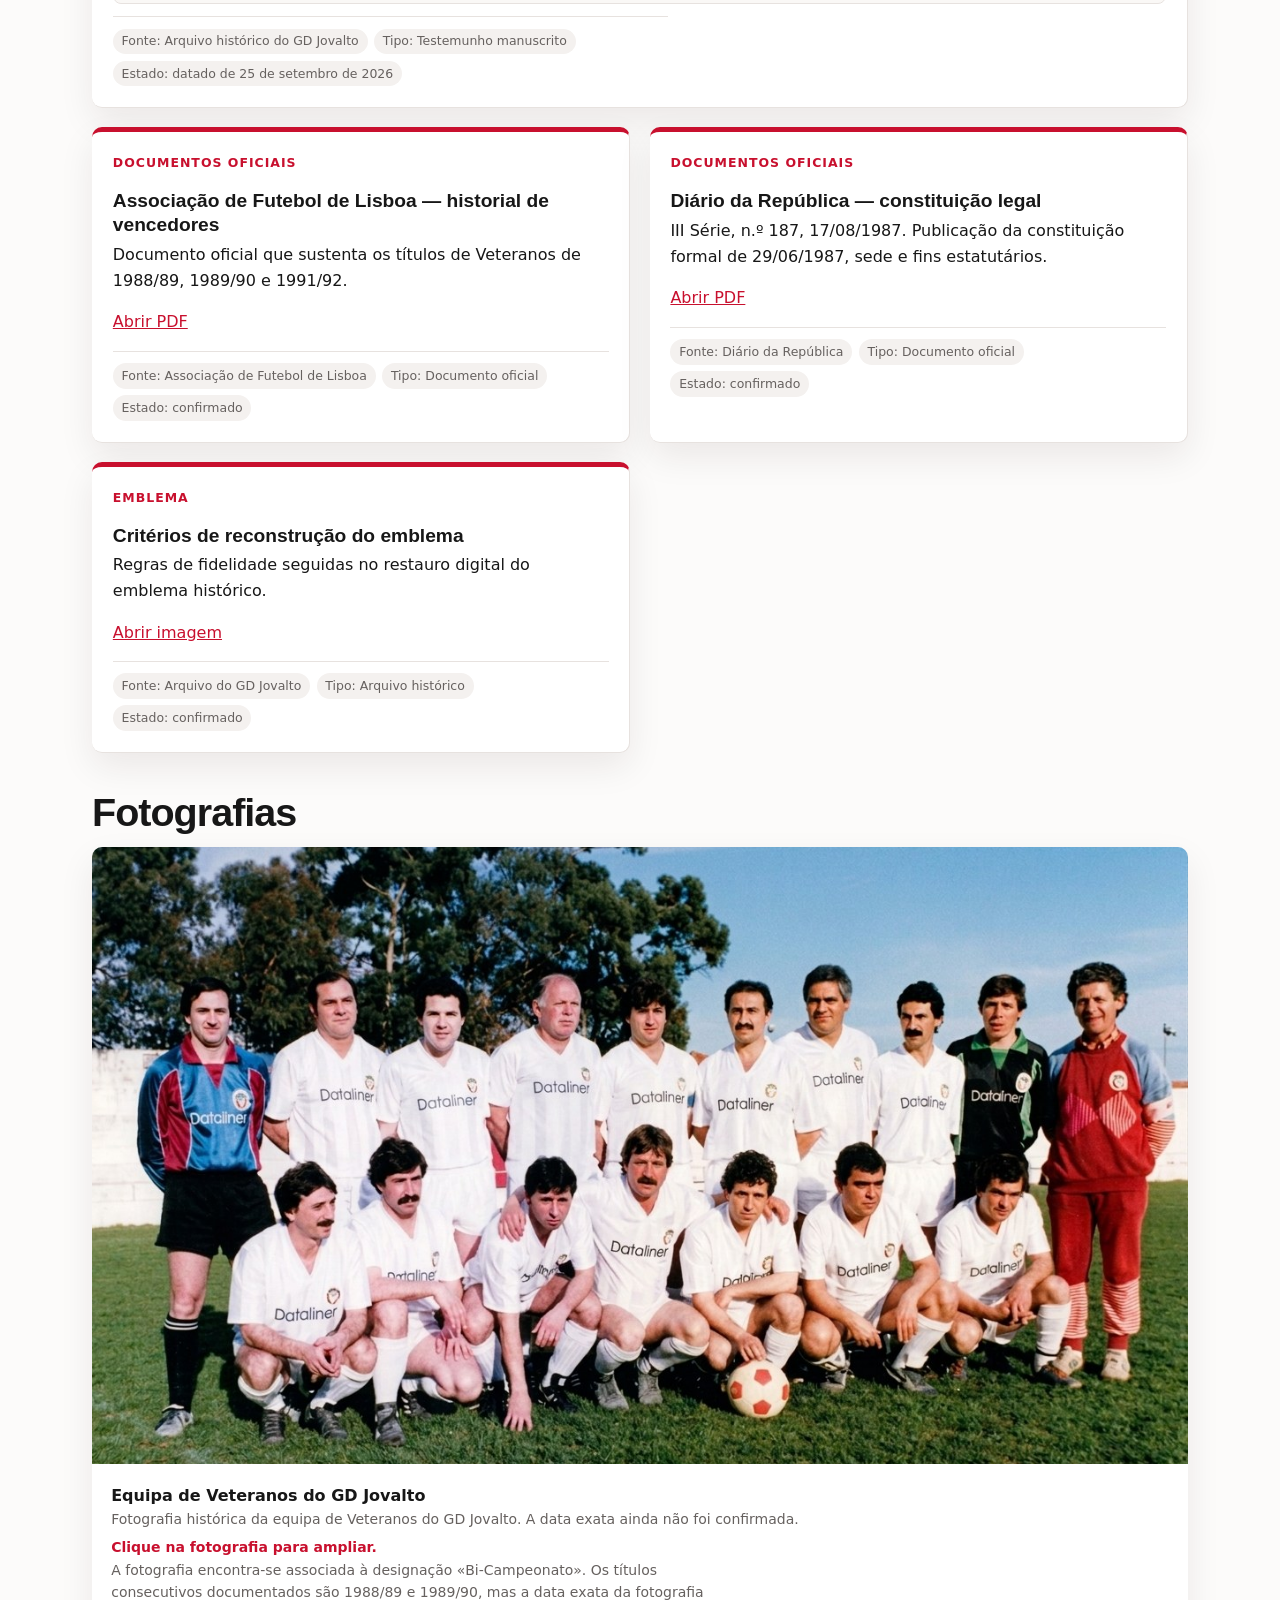
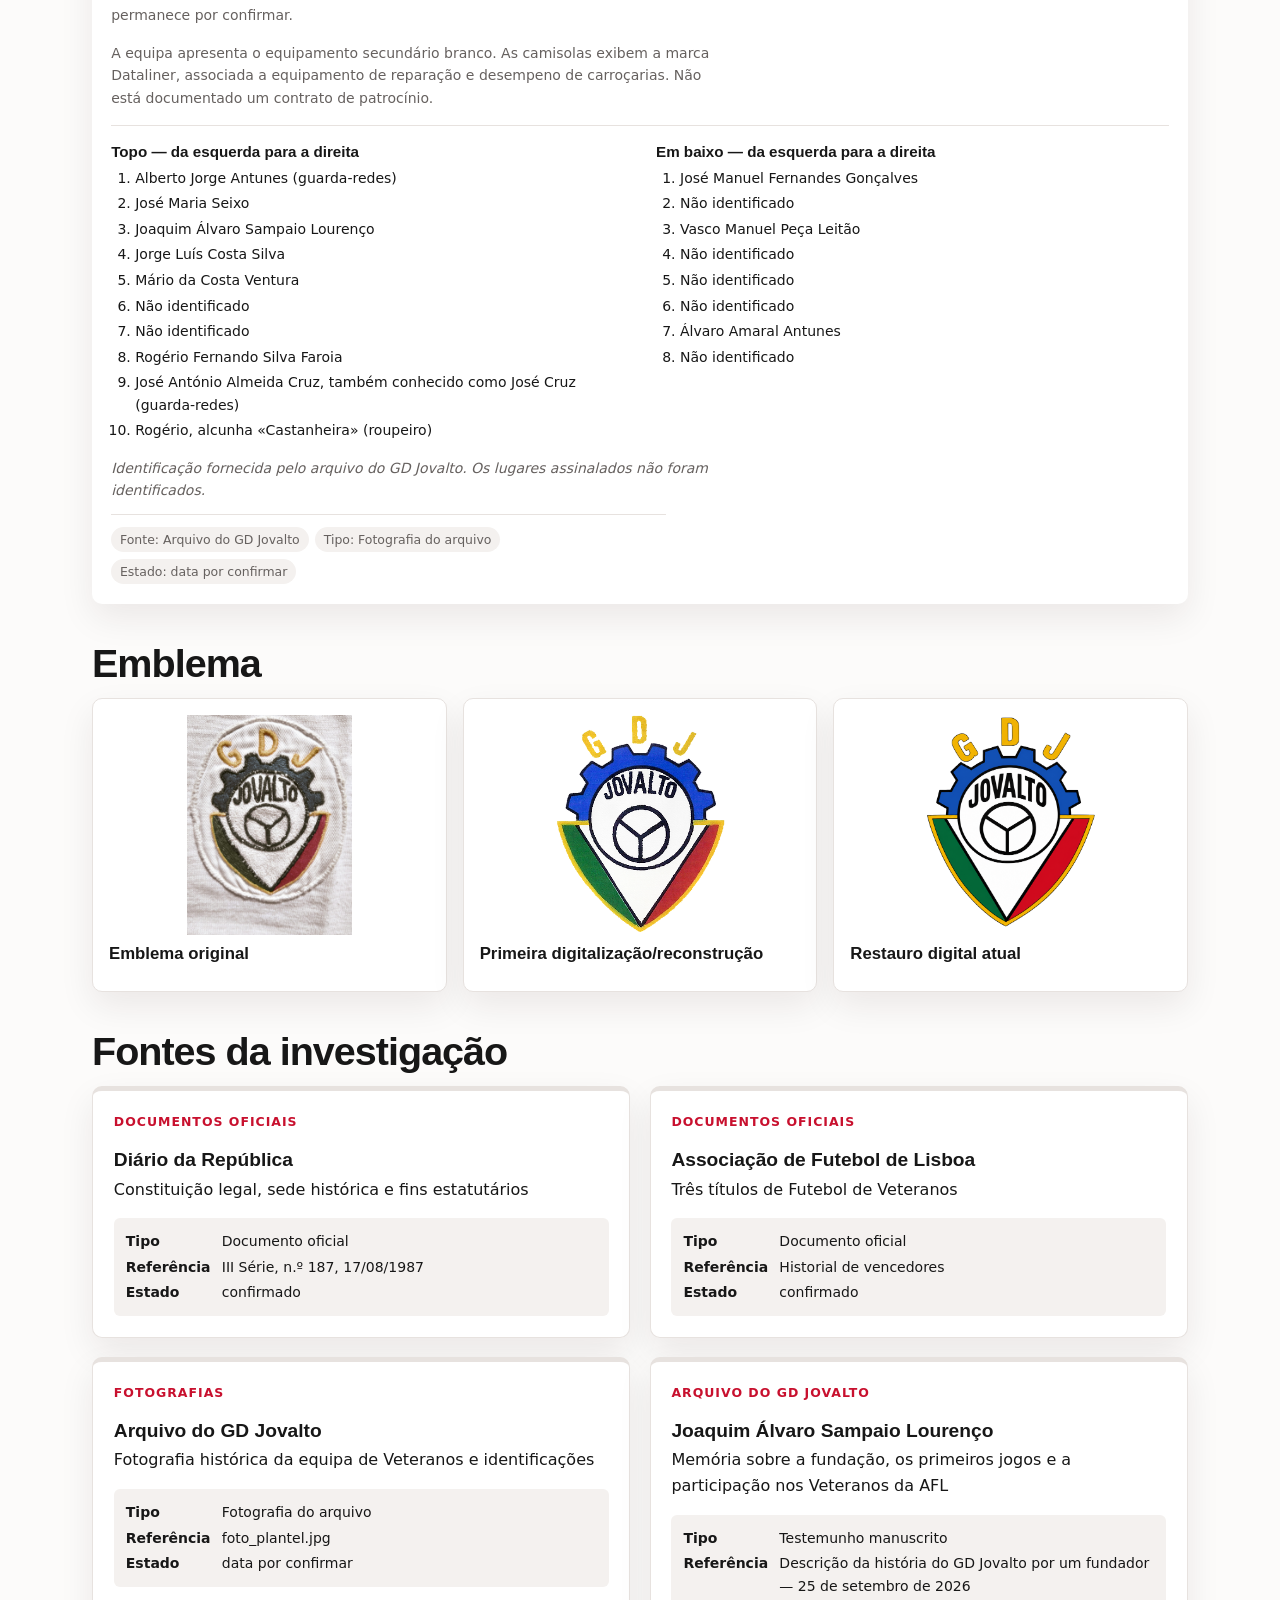
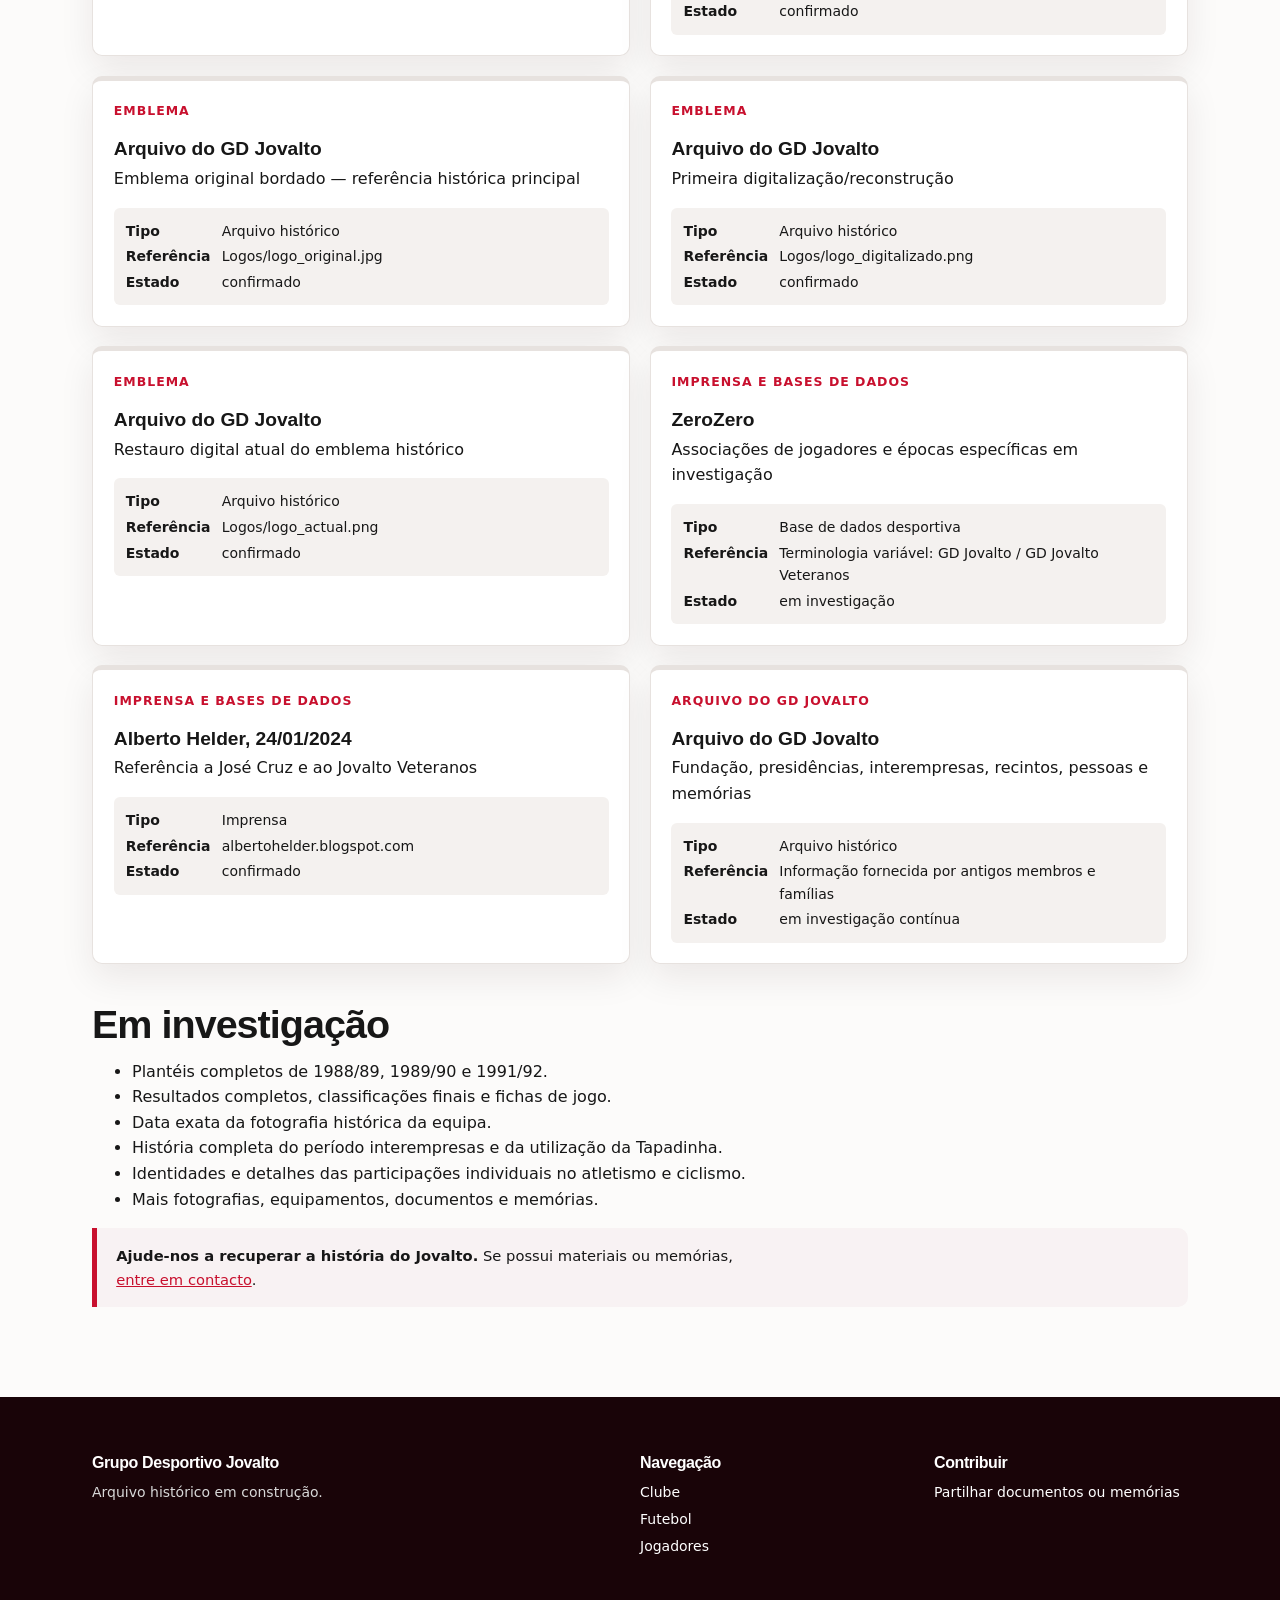
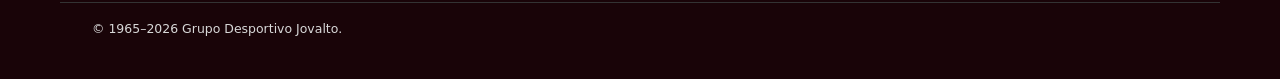
==== commit b6e54c60: "Força atualização dos recursos publicados" ====
--- a/website/arquivo/index.html
+++ b/website/arquivo/index.html
@@ -1,4 +1,4 @@
-<!DOCTYPE html><html lang="pt-PT"><head><meta charset="utf-8"><meta name="viewport" content="width=device-width, initial-scale=1"><title>Arquivo histórico — Grupo Desportivo Jovalto</title><meta name="description" content="Arquivo histórico do GD Jovalto: documentos oficiais, fotografias, emblema, imprensa, bases de dados e investigação em curso."><meta name="robots" content="index, follow"><link rel="canonical" href="https://gdjovalto.github.io/arquivo/"><meta property="og:type" content="website"><meta property="og:locale" content="pt_PT"><meta property="og:site_name" content="Grupo Desportivo Jovalto"><meta property="og:title" content="Arquivo histórico do GD Jovalto"><meta property="og:description" content="Documentos, fotografias, fontes e investigação histórica."><meta property="og:url" content="https://gdjovalto.github.io/arquivo/"><meta property="og:image" content="https://gdjovalto.github.io/assets/img/emblema-original.jpg"><link rel="icon" href="../assets/img/favicon.png"><link rel="stylesheet" href="../assets/css/main.css"></head><body data-raiz="../"><a class="skip-link" href="#conteudo">Saltar para o conteúdo</a>
+<!DOCTYPE html><html lang="pt-PT"><head><meta charset="utf-8"><meta name="viewport" content="width=device-width, initial-scale=1"><title>Arquivo histórico — Grupo Desportivo Jovalto</title><meta name="description" content="Arquivo histórico do GD Jovalto: documentos oficiais, fotografias, emblema, imprensa, bases de dados e investigação em curso."><meta name="robots" content="index, follow"><link rel="canonical" href="https://gdjovalto.github.io/arquivo/"><meta property="og:type" content="website"><meta property="og:locale" content="pt_PT"><meta property="og:site_name" content="Grupo Desportivo Jovalto"><meta property="og:title" content="Arquivo histórico do GD Jovalto"><meta property="og:description" content="Documentos, fotografias, fontes e investigação histórica."><meta property="og:url" content="https://gdjovalto.github.io/arquivo/"><meta property="og:image" content="https://gdjovalto.github.io/assets/img/emblema-original.jpg"><link rel="icon" href="../assets/img/favicon.png"><link rel="stylesheet" href="../assets/css/main.css?v=20260925-2"></head><body data-raiz="../"><a class="skip-link" href="#conteudo">Saltar para o conteúdo</a>
 <header class="site-header"><div class="site-header__inner"><a class="brand" href="../index.html"><img src="../assets/img/emblema-oficial.png" width="1128" height="1394" alt=""><span class="brand__text"><strong>Grupo Desportivo Jovalto</strong><small>Desde 1965</small></span></a><button class="nav-toggle" type="button" aria-expanded="false" aria-controls="menu-principal">Menu</button><nav id="menu-principal" class="nav" aria-label="Navegação principal"><ul><li><a href="../index.html">Início</a></li><li><a href="../clube/index.html">Clube</a></li><li><a href="../futebol/index.html">Futebol</a></li><li><a href="../jogadores/index.html">Jogadores</a></li><li><a href="../palmares/index.html">Palmarés</a></li><li><a href="../arquivo/index.html" aria-current="page">Arquivo</a></li><li><a href="../contactos/index.html">Contactos</a></li></ul></nav></div></header>
 <main id="conteudo"><section class="section"><div class="wrap"><h1>Arquivo histórico</h1><p class="section__intro">Um arquivo progressivo para recuperar, organizar e preservar a história do Grupo Desportivo Jovalto.</p><h2>Documentos oficiais e de arquivo</h2><div class="grid grid--2" id="lista-documentos"></div><h2>Fotografias</h2><div class="galeria" id="lista-galeria"></div><h2>Emblema</h2><div class="emblema-grid"><article class="emblema-item"><img src="../assets/img/emblema-original.jpg" alt="Emblema original bordado"><h3>Emblema original</h3></article><article class="emblema-item"><img src="../assets/img/emblema-digitalizado.png" alt="Primeira digitalização"><h3>Primeira digitalização/reconstrução</h3></article><article class="emblema-item"><img src="../assets/img/emblema-oficial.png" alt="Restauro digital atual"><h3>Restauro digital atual</h3></article></div><h2>Fontes da investigação</h2><div class="grid grid--2" id="tabela-fontes"></div><h2>Em investigação</h2><ul><li>Plantéis completos de 1988/89, 1989/90 e 1991/92.</li><li>Resultados completos, classificações finais e fichas de jogo.</li><li>Data exata da fotografia histórica da equipa.</li><li>História completa do período interempresas e da utilização da Tapadinha.</li><li>Identidades e detalhes das participações individuais no atletismo e ciclismo.</li><li>Mais fotografias, equipamentos, documentos e memórias.</li></ul><div class="nota"><p><strong>Ajude-nos a recuperar a história do Jovalto.</strong> Se possui materiais ou memórias, <a href="../contactos/index.html">entre em contacto</a>.</p></div></div></section></main>
-<footer class="site-footer"><div class="wrap site-footer__grid"><div><h2>Grupo Desportivo Jovalto</h2><p>Arquivo histórico em construção.</p></div><div><h2>Navegação</h2><ul><li><a href="../clube/index.html">Clube</a></li><li><a href="../futebol/index.html">Futebol</a></li><li><a href="../jogadores/index.html">Jogadores</a></li></ul></div><div><h2>Contribuir</h2><p><a href="../contactos/index.html">Partilhar documentos ou memórias</a></p></div></div><div class="wrap site-footer__nota"><p>© 1965–<span id="ano-atual">2026</span> Grupo Desportivo Jovalto.</p></div></footer><script src="../data/documents.js"></script><script src="../data/gallery.js"></script><script src="../data/sources.js"></script><script src="../assets/js/main.js"></script></body></html>
+<footer class="site-footer"><div class="wrap site-footer__grid"><div><h2>Grupo Desportivo Jovalto</h2><p>Arquivo histórico em construção.</p></div><div><h2>Navegação</h2><ul><li><a href="../clube/index.html">Clube</a></li><li><a href="../futebol/index.html">Futebol</a></li><li><a href="../jogadores/index.html">Jogadores</a></li></ul></div><div><h2>Contribuir</h2><p><a href="../contactos/index.html">Partilhar documentos ou memórias</a></p></div></div><div class="wrap site-footer__nota"><p>© 1965–<span id="ano-atual">2026</span> Grupo Desportivo Jovalto.</p></div></footer><script src="../data/documents.js"></script><script src="../data/gallery.js"></script><script src="../data/sources.js"></script><script src="../assets/js/main.js?v=20260925-2"></script></body></html>
--- a/website/assets/css/main.css
+++ b/website/assets/css/main.css
@@ -163,6 +163,12 @@
 }
 .nota p:last-child{margin-bottom:0}
 .nota + .nota{margin-top:.8rem}
+.memoria-fundador{
+  margin:2rem 0;padding:1rem 1.2rem;background:var(--jv-fundo-alt);
+  border-left:4px solid var(--jv-vermelho);border-radius:0 var(--jv-raio) var(--jv-raio) 0;
+}
+.memoria-fundador h2{margin-top:0}
+.memoria-fundador p:last-child{margin-bottom:0;font-weight:700}
 
 /* --- Cronologia ---------------------------------------------------------- */
 
@@ -202,6 +208,17 @@
 .cartao p:last-child{margin-bottom:0}
 .cartao--ident{border-left:4px solid var(--jv-vermelho)}
 .cartao--fonte{border-top:4px solid var(--jv-vermelho)}
+.documento-detalhado{grid-column:1/-1;min-width:0;padding:clamp(1rem,3vw,1.5rem);overflow-wrap:anywhere}
+.documento-detalhes{display:grid;grid-template-columns:max-content minmax(0,1fr);gap:.2rem .8rem;margin:.8rem 0 1rem}
+.documento-detalhes dt{font-weight:700}.documento-detalhes dd{margin:0}
+.transcricao{margin-top:1.5rem;padding-top:1rem;border-top:1px solid var(--jv-linha)}
+.transcricao h4{font-size:1.05rem;margin:0 0 .6rem}
+.transcricao__texto{white-space:pre-line}
+.transcricao__nota{font-size:var(--jv-peq);color:var(--jv-texto-suave);font-style:italic}
+@media (max-width:520px){
+  .documento-detalhes{grid-template-columns:1fr;gap:0}
+  .documento-detalhes dd{margin:0 0 .55rem}
+}
 .origem{font-size:var(--jv-peq);color:var(--jv-texto-suave);margin:.5rem 0 0}
 .categoria,.estado{font-size:var(--jv-mini);font-weight:700;text-transform:uppercase;letter-spacing:.03em;color:var(--jv-vermelho)}
 .fonte-detalhes{display:grid;grid-template-columns:max-content 1fr;gap:.2rem .7rem;margin:0;font-size:var(--jv-peq)}
@@ -274,9 +291,176 @@
 .jogador p{margin-bottom:.35rem}
 .jogador__epocas{margin:.3rem 0;padding-left:1.2rem}
 .jogador__epocas small{display:block;color:var(--jv-texto-suave)}
+.jogador__foto{float:right;width:76px;height:108px;margin:0 0 .75rem 1rem;border-radius:.45rem;object-fit:cover;object-position:top;background:#eef0f1;box-shadow:0 2px 10px rgba(0,0,0,.14)}
+.jogador::after{content:"";display:block;clear:both}
 .aviso-nome{display:block;font-size:var(--jv-mini);color:var(--jv-texto-suave);margin-top:.15rem;max-width:52ch}
 
 @media (min-width:760px){
   .jogadores{grid-template-columns:repeat(2,minmax(0,1fr))}
 }
 
+/* --- Renovação visual 2026 ---------------------------------------------- */
+
+:root{
+  --jv-vermelho:#C8102E;
+  --jv-vermelho-escuro:#8E0B20;
+  --jv-vermelho-profundo:#650716;
+  --jv-texto:#171717;
+  --jv-texto-suave:#66615F;
+  --jv-linha:#E7E2DF;
+  --jv-fundo-alt:#F4F1EF;
+  --jv-escuro:#190408;
+  --jv-largura:1160px;
+  --jv-raio:10px;
+  --jv-sombra:0 14px 35px rgba(35,12,16,.08);
+}
+
+html{scroll-behavior:smooth;scroll-padding-top:96px}
+body{background:#FCFBFA}
+h1,h2,h3,.brand__text strong,.nav a,.btn{font-family:"Arial Narrow","Roboto Condensed","Segoe UI",Arial,sans-serif}
+h1,h2{letter-spacing:-.025em}
+h1{font-size:clamp(2.4rem,1.65rem + 3vw,4.5rem);line-height:.98}
+h2{font-size:clamp(1.7rem,1.35rem + 1.4vw,2.65rem)}
+p,li{max-width:70ch}
+.wrap{padding-inline:clamp(1rem,4vw,2rem)}
+
+.site-header{
+  position:sticky;top:0;z-index:20;background:var(--jv-vermelho-profundo);
+  color:#fff;border:0;box-shadow:0 5px 20px rgba(25,4,8,.18)
+}
+.site-header__inner{max-width:var(--jv-largura);min-height:76px;padding:.65rem clamp(1rem,4vw,2rem);gap:1.5rem}
+.brand{color:#fff}.brand:hover{color:#fff}
+.brand img{width:48px;max-height:58px;object-fit:contain}
+.brand__text{line-height:1.05}.brand__text strong{font-size:1.05rem;letter-spacing:.02em;text-transform:uppercase}
+.brand__text small{color:#F2CFD5;margin-top:.25rem;letter-spacing:.08em;text-transform:uppercase}
+.nav a{color:#fff;font-size:.82rem;font-weight:800;letter-spacing:.06em;text-transform:uppercase}
+.nav a:hover{color:#fff}.nav a[aria-current="page"]{color:#fff}
+.nav-toggle{border-color:rgba(255,255,255,.45);color:#fff;font-weight:700;min-width:70px}
+
+.hero{
+  min-height:min(720px,82vh);display:grid;align-items:center;padding:clamp(3.5rem,8vw,7rem) 0;
+  background:
+    linear-gradient(90deg,rgba(74,2,15,.97) 0%,rgba(119,5,28,.9) 46%,rgba(75,2,14,.42) 100%),
+    url("../img/foto-equipa-bicampeonato.jpg") center 35%/cover no-repeat;
+  position:relative;isolation:isolate
+}
+.hero::after{content:"";position:absolute;inset:auto 0 0;height:8px;background:#fff;opacity:.22}
+.hero__inner{width:100%;max-width:var(--jv-largura);padding-inline:clamp(1rem,4vw,2rem);flex-wrap:nowrap}
+.hero__conteudo{max-width:720px}
+.hero h1{font-size:clamp(3rem,2rem + 5vw,6.6rem);text-transform:uppercase;color:#fff;max-width:10ch;text-wrap:balance}
+.hero__sobrelinha,.sobrelinha{margin:0 0 .9rem;color:var(--jv-vermelho);font-size:.75rem;font-weight:900;letter-spacing:.18em;text-transform:uppercase}
+.hero__sobrelinha{color:#FFD8DE}
+.hero__lema{font-size:clamp(1.05rem,.95rem + .5vw,1.35rem);max-width:43ch}
+.hero__meta{letter-spacing:.12em;text-transform:uppercase;margin-top:1rem}
+.emblema-redondo{width:clamp(140px,18vw,215px);height:clamp(140px,18vw,215px);box-shadow:0 20px 60px rgba(0,0,0,.28)}
+
+.btn{padding:.72rem 1.15rem;border-radius:4px;letter-spacing:.055em;text-transform:uppercase;font-size:.78rem}
+.btn--vermelho{box-shadow:0 8px 20px rgba(200,16,46,.2)}
+.seta-link{font-weight:800;text-decoration:none}.seta-link:hover{text-decoration:underline}
+.section{padding:clamp(3.5rem,7vw,6.5rem) 0}
+.section--alt{background:var(--jv-fundo-alt)}
+.section__intro{font-size:clamp(1.05rem,.98rem + .35vw,1.25rem);margin-bottom:2rem}
+main>.section:first-child:not(.palmares-destaque){padding-top:clamp(3rem,6vw,5.5rem)}
+main>.section:first-child:not(.palmares-destaque) h1{max-width:15ch;margin-bottom:1rem;position:relative;padding-bottom:1.1rem}
+main>.section:first-child:not(.palmares-destaque) h1::after{content:"";position:absolute;left:0;bottom:0;width:72px;height:5px;background:var(--jv-vermelho)}
+
+.palmares-destaque{text-align:center;background:#fff}
+.palmares-destaque .sobrelinha{margin-bottom:.35rem}
+.palmares-destaque h2{margin-bottom:2rem}
+.numeros-clube{display:grid;grid-template-columns:repeat(3,1fr);max-width:780px;margin:0 auto 2rem;border-block:1px solid var(--jv-linha)}
+.numeros-clube div{padding:1.4rem .8rem;border-right:1px solid var(--jv-linha)}
+.numeros-clube div:last-child{border-right:0}
+.numeros-clube strong{display:block;color:var(--jv-vermelho);font:900 clamp(2.1rem,1.6rem + 2vw,3.5rem)/1 "Arial Narrow","Segoe UI",sans-serif}
+.numeros-clube span{display:block;margin-top:.45rem;color:var(--jv-texto-suave);font-size:.78rem;font-weight:800;letter-spacing:.07em;text-transform:uppercase}
+.epocas-titulos{display:flex;justify-content:center;gap:.7rem;max-width:none;color:var(--jv-texto-suave)}
+.destaque-editorial{display:grid;grid-template-columns:minmax(220px,.75fr) minmax(0,1.25fr);gap:clamp(2rem,6vw,6rem);align-items:start}
+.destaque-editorial h2{margin-top:0}
+
+.grid{gap:1.2rem}
+.cartao,.jogador,.emblema-item,.galeria figure{
+  background:#fff;border-color:var(--jv-linha);border-radius:var(--jv-raio);box-shadow:var(--jv-sombra)
+}
+.cartao,.jogador{padding:1.3rem}
+.cartao{position:relative;overflow:hidden}
+.cartao--ident{border-left:0;border-top:5px solid var(--jv-vermelho)}
+.cartao--fonte{border-top-width:5px}
+.cartao h3,.jogador h2{font-size:1.2rem}
+.categoria,.estado{letter-spacing:.08em}
+.meta{border-top:1px solid var(--jv-linha);padding-top:.7rem;margin-top:.8rem;gap:.4rem}
+.meta span{background:var(--jv-fundo-alt);border-radius:999px;padding:.18rem .55rem}
+.fonte-detalhes{background:var(--jv-fundo-alt);padding:.75rem;border-radius:6px}
+
+.cronologia{margin-top:2rem}
+.cronologia li{margin-left:.45rem;padding:0 0 2rem 1.5rem;border-left:3px solid #E3D5D8;position:relative}
+.cronologia li::before{content:"";position:absolute;left:-8px;top:.2rem;width:13px;height:13px;background:var(--jv-vermelho);border:3px solid #fff;border-radius:50%;box-shadow:0 0 0 1px var(--jv-vermelho)}
+.cronologia__ano{font-size:.8rem;letter-spacing:.05em}
+.cronologia .meta{border-top:0;padding-top:0}
+
+.tabela{background:#fff;border-collapse:separate;border-spacing:0;border:1px solid var(--jv-linha);border-radius:var(--jv-raio);overflow:hidden;box-shadow:var(--jv-sombra)}
+.tabela thead th{padding:.9rem;background:var(--jv-vermelho-profundo);letter-spacing:.06em;text-transform:uppercase}
+.tabela th,.tabela td{padding:.9rem}
+.tabela tbody tr:nth-child(even){background:#FAF8F7}
+.rolagem{padding-bottom:.35rem}
+
+.galeria figure{border:0}
+.galeria figcaption{padding:1.2rem}
+.galeria__ampliar{background:#2B070E}
+.galeria__ampliar img{aspect-ratio:16/9;object-fit:cover}
+.foto-identificacao{border-top:1px solid var(--jv-linha);padding-top:1rem}
+.nota,.memoria-fundador{background:#F8F2F3;border-left-width:5px;padding:1rem 1.2rem}
+.filtro{margin:1.5rem 0;background:var(--jv-fundo-alt);padding:1rem;border-radius:var(--jv-raio)}
+.filtro input{flex:1;min-width:180px;background:#fff;padding:.65rem .8rem}
+.documento-detalhado{box-shadow:var(--jv-sombra)}
+.transcricao{background:#FAF8F6;border:1px solid var(--jv-linha);border-radius:8px;padding:1.2rem;margin-top:1.5rem}
+
+.site-footer{margin-top:0;padding:3.5rem 0 1.5rem;background:var(--jv-escuro);border-top:0}
+.site-footer__grid{gap:2.5rem}.site-footer__nota{margin-top:2.5rem}
+
+@media (max-width:759px){
+  html{scroll-padding-top:72px}
+  body.menu-aberto{overflow:hidden}
+  .site-header__inner{min-height:68px}
+  .brand img{width:40px;max-height:48px}
+  .brand__text strong{font-size:.88rem}.brand__text small{font-size:.66rem}
+  .nav{position:absolute;left:0;right:0;top:100%;width:100%;background:var(--jv-vermelho-profundo);padding:.5rem 1rem 1rem;border-top:1px solid rgba(255,255,255,.16);box-shadow:0 18px 30px rgba(20,0,5,.25)}
+  .nav ul{max-height:calc(100vh - 90px);overflow:auto}
+  .nav a{padding:.8rem .35rem;border-bottom-color:rgba(255,255,255,.14)}
+  .hero{min-height:640px;background-position:60% center;padding:4rem 0}
+  .hero__inner{align-items:flex-end}.hero__conteudo{width:100%}
+  .hero h1{font-size:clamp(3rem,16vw,4.5rem)}
+  .emblema-redondo{display:none}
+  .btn-lista{align-items:stretch}.btn-lista .btn{text-align:center}
+  .numeros-clube{grid-template-columns:1fr}
+  .numeros-clube div{border-right:0;border-bottom:1px solid var(--jv-linha)}
+  .numeros-clube div:last-child{border-bottom:0}
+  .destaque-editorial{grid-template-columns:1fr;gap:1rem}
+  .section{padding:3.5rem 0}
+  .galeria__ampliar img{aspect-ratio:4/3}
+  .foto-identificacao{grid-template-columns:1fr}
+  .meta{align-items:flex-start}.meta span{width:100%}
+}
+
+@media (max-width:380px){
+  .brand__text strong{max-width:170px}
+  .hero h1{font-size:2.75rem}
+  .epocas-titulos{gap:.35rem;font-size:.88rem}
+}
+
+/* --- Mural público ------------------------------------------------------- */
+.mural{margin:3rem 0;padding:clamp(1rem,4vw,2rem);background:#fff;border:1px solid var(--jv-linha);border-radius:var(--jv-raio);box-shadow:var(--jv-sombra)}
+.mural__cabecalho{display:grid;grid-template-columns:1fr 1fr;gap:2rem;align-items:end;border-bottom:1px solid var(--jv-linha);padding-bottom:1rem}
+.mural__cabecalho h2{margin:0}.mural__cabecalho p:last-child{margin:0;color:var(--jv-texto-suave)}
+.mural-form{display:grid;gap:1rem;margin:1.5rem 0 2.5rem;padding:1.2rem;background:var(--jv-fundo-alt);border-radius:8px}
+.mural-form__campo{display:grid;gap:.35rem}.mural-form label{font-weight:700}
+.mural-form input[type="text"],.mural-form input[type="file"],.mural-form textarea{width:100%;padding:.65rem .75rem;border:1px solid #CFC8C5;border-radius:5px;background:#fff;font:inherit;color:var(--jv-texto)}
+.mural-form textarea{resize:vertical}.mural-form small{color:var(--jv-texto-suave)}
+.mural-form__armadilha{position:absolute;left:-9999px}
+.mural-form__consentimento{display:flex;gap:.6rem;align-items:flex-start;font-size:.9rem}.mural-form__consentimento input{margin-top:.3rem}
+.mural-form .btn{justify-self:start}.mural-form .btn:disabled{opacity:.55;cursor:wait}
+.mural-estado{margin:0;font-weight:700;color:var(--jv-vermelho)}
+.mural-mensagens{display:grid;gap:1rem}.mural-mensagem{padding:1rem;border:1px solid var(--jv-linha);border-radius:8px}
+.mural-mensagem header{display:flex;justify-content:space-between;gap:1rem;margin-bottom:.55rem}.mural-mensagem time{color:var(--jv-texto-suave);font-size:.82rem}
+.mural-mensagem p{white-space:pre-wrap}.mural-anexo{font-weight:700}
+@media(max-width:620px){.mural__cabecalho{grid-template-columns:1fr;gap:.5rem}.mural{padding:1rem}.mural-mensagem header{display:grid;gap:.1rem}}
+.mural-form[hidden]{display:none}
+
